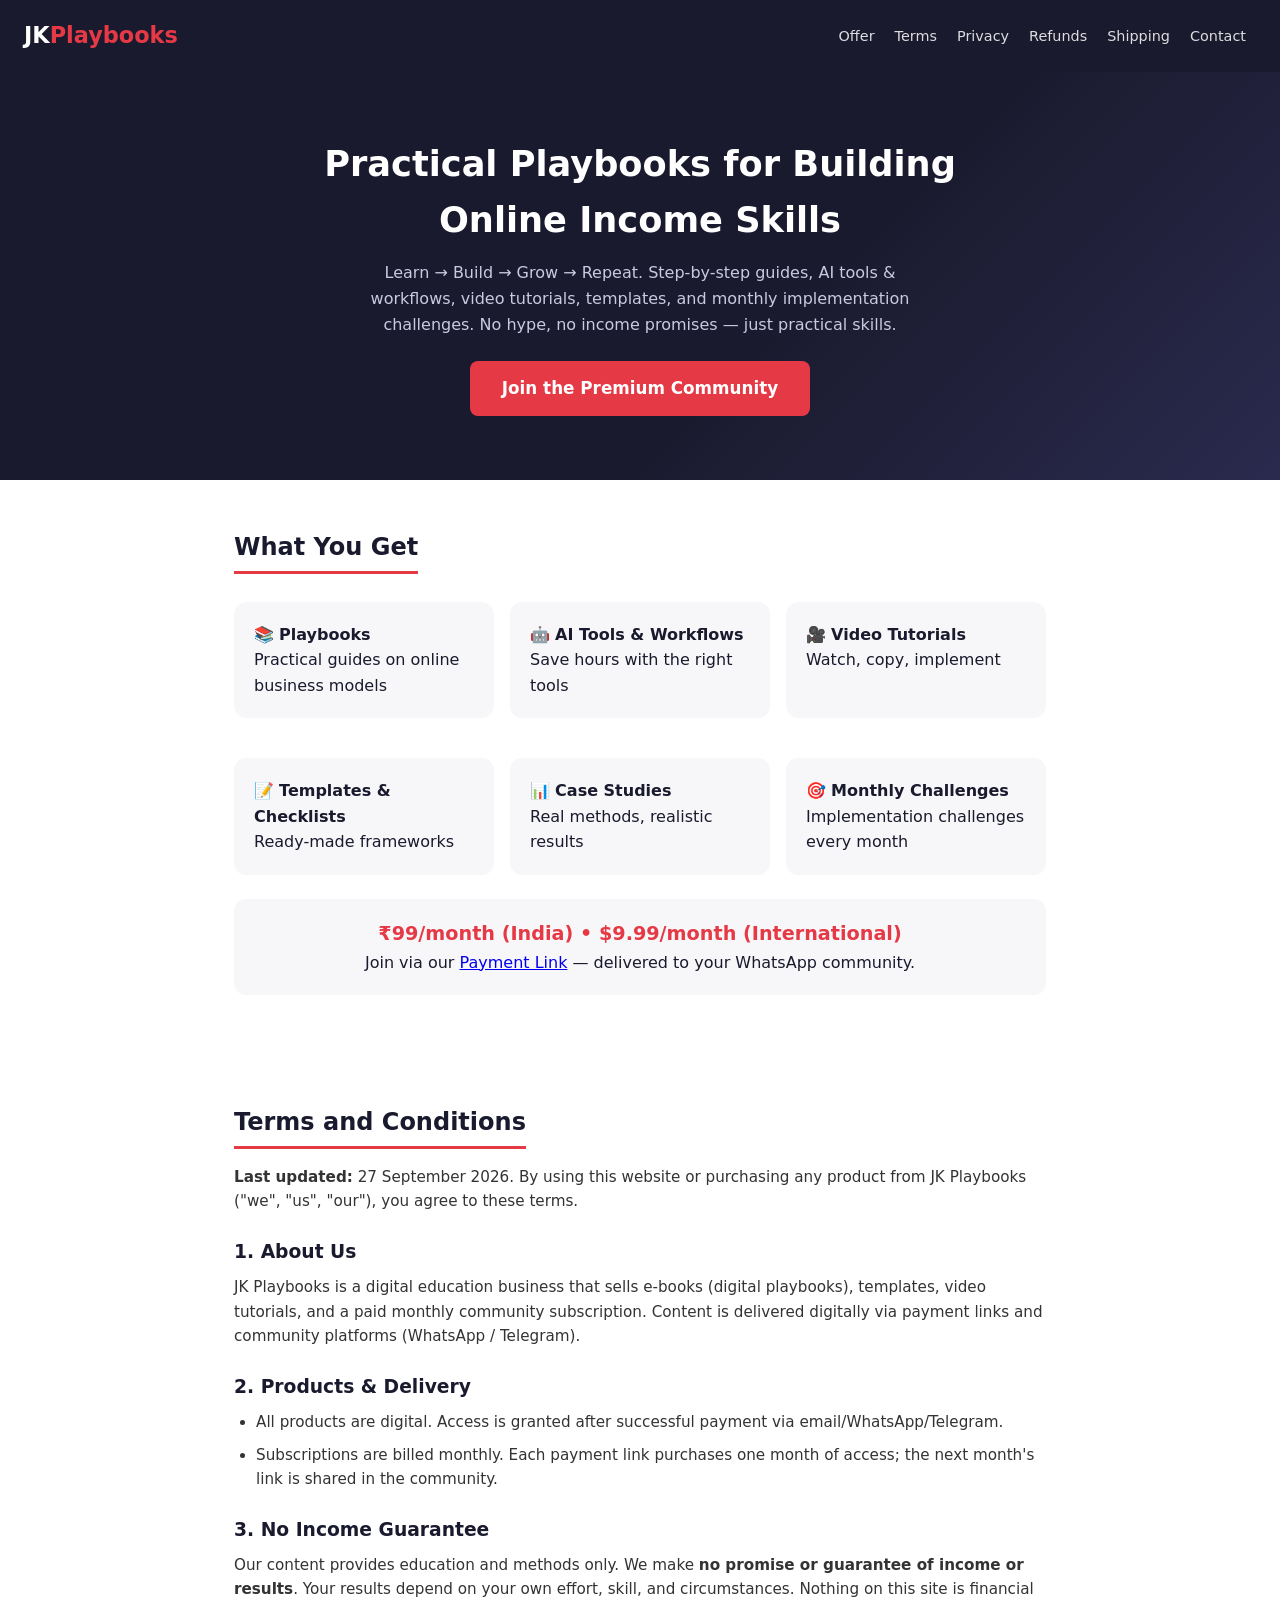
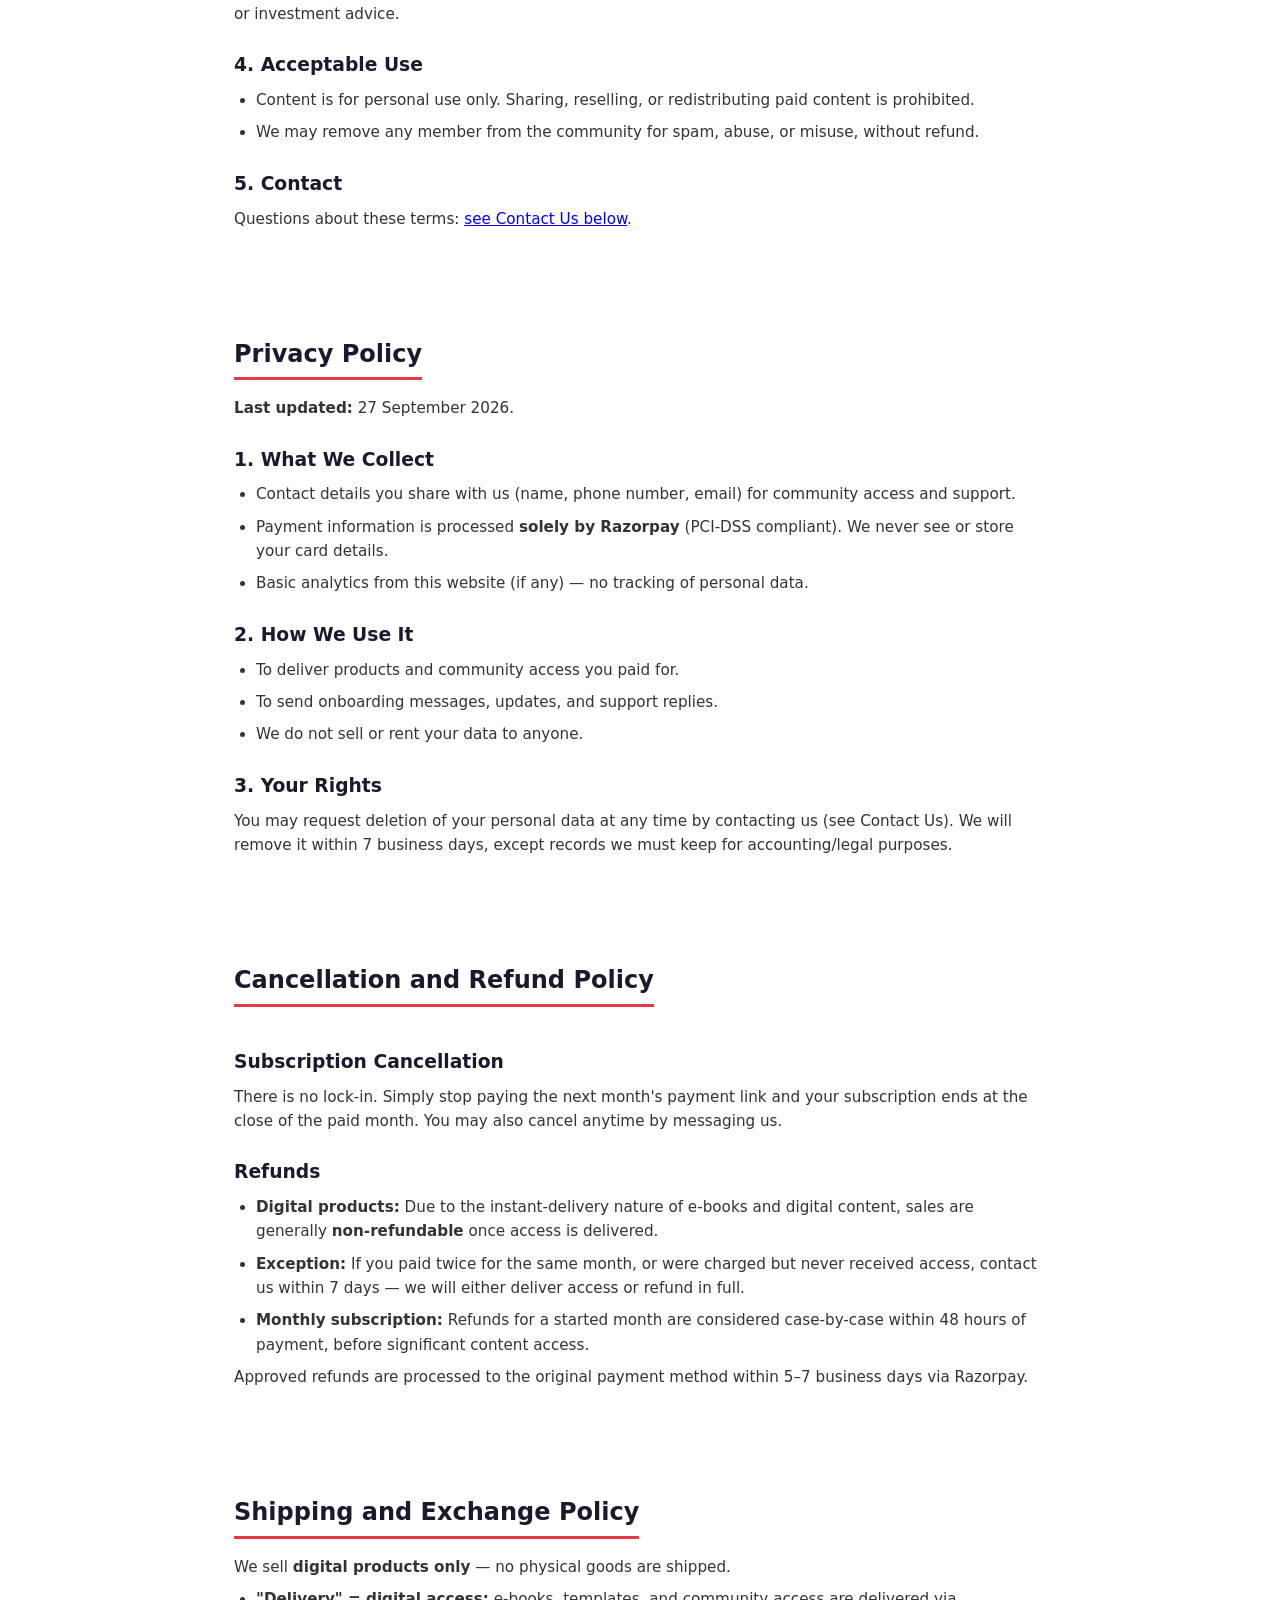
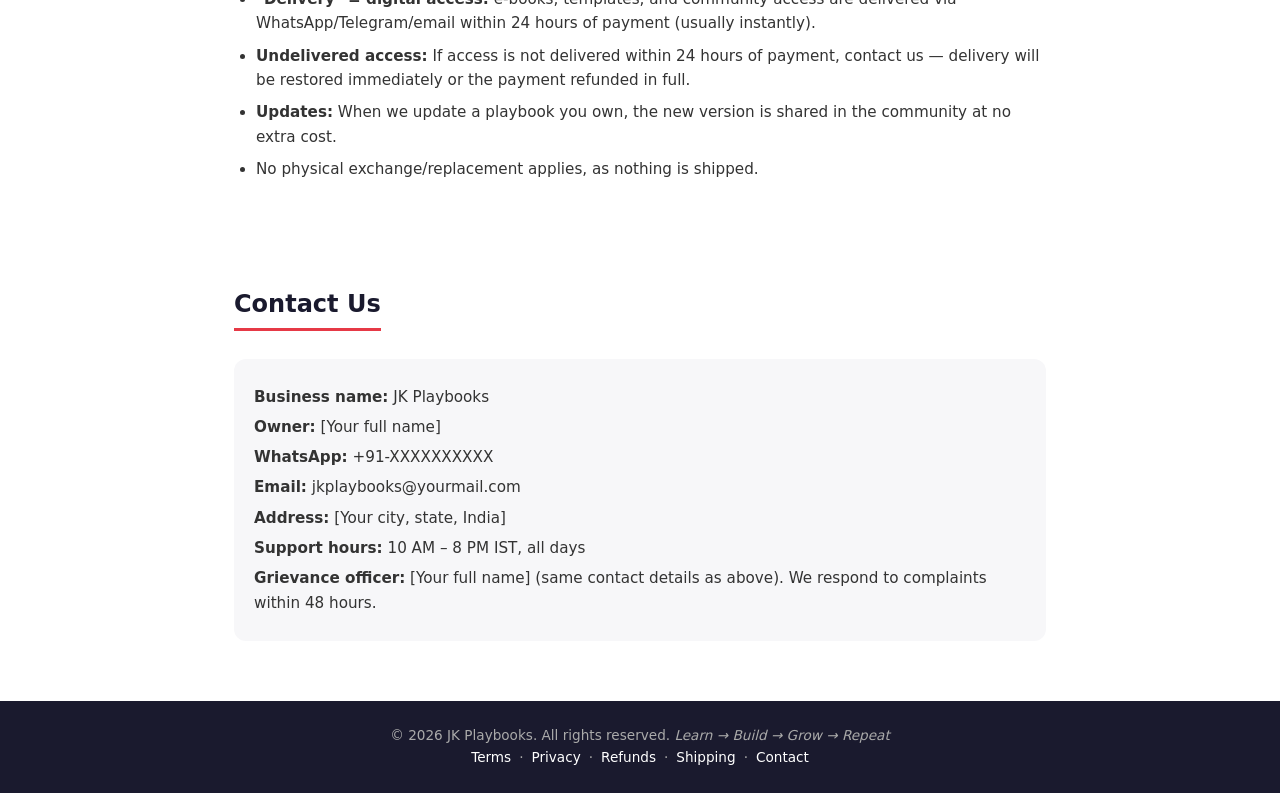
==== index.html @ d545558a "JK Playbooks website" ====
<!DOCTYPE html>
<html lang="en">
<head>
<meta charset="UTF-8">
<meta name="viewport" content="width=device-width, initial-scale=1.0">
<title>JK Playbooks — Practical Online Income Playbooks</title>
<meta name="description" content="JK Playbooks: practical playbooks for building online income skills — step by step, no hype. Learn → Build → Grow → Repeat.">
<style>
  :root{--ink:#1a1a2e;--accent:#e63946;--soft:#f7f7f9;--muted:#666}
  *{margin:0;padding:0;box-sizing:border-box}
  body{font-family:'Segoe UI',system-ui,-apple-system,sans-serif;color:var(--ink);line-height:1.6;background:#fff}
  header{background:var(--ink);color:#fff;padding:18px 24px;display:flex;align-items:center;justify-content:space-between;flex-wrap:wrap}
  .logo{font-size:1.4rem;font-weight:700}
  .logo span{color:var(--accent)}
  .tag{font-size:.85rem;opacity:.85}
  .hero{padding:64px 24px;text-align:center;background:linear-gradient(135deg,#1a1a2e 60%,#2a2a4e)}
  .hero h1{color:#fff;font-size:2.2rem;max-width:640px;margin:0 auto 12px}
  .hero p{color:#c9c9e0;max-width:560px;margin:0 auto 24px}
  .btn{display:inline-block;background:var(--accent);color:#fff;padding:14px 32px;border-radius:8px;text-decoration:none;font-weight:600;font-size:1.05rem}
  .btn:hover{background:#c42d3a}
  section{max-width:860px;margin:0 auto;padding:48px 24px}
  .card{background:var(--soft);border-radius:12px;padding:20px;margin:12px 0}
  .grid{display:grid;grid-template-columns:repeat(auto-fit,minmax(240px,1fr));gap:16px}
  h2{font-size:1.5rem;margin-bottom:16px;border-bottom:3px solid var(--accent);display:inline-block;padding-bottom:4px}
  .policy h3{margin:24px 0 8px}
  .policy p,.policy li{color:#333;font-size:.95rem;margin-bottom:8px}
  .policy ul{padding-left:22px}
  footer{background:var(--ink);color:#aaa;text-align:center;padding:24px;font-size:.85rem}
  footer a{color:#fff;text-decoration:none;margin:0 8px}
  .topnav a{color:#fff;text-decoration:none;margin:0 10px;font-size:.9rem;opacity:.85}
  .topnav a:hover{opacity:1}
  .contact p{margin:6px 0}
  .price{font-size:1.2rem;font-weight:700;color:var(--accent)}
</style>
</head>
<body>

<header>
  <div class="logo">JK<span>Playbooks</span></div>
  <nav class="topnav">
    <a href="#offer">Offer</a><a href="#terms">Terms</a><a href="#privacy">Privacy</a><a href="#refund">Refunds</a><a href="#shipping">Shipping</a><a href="#contact">Contact</a>
  </nav>
</header>

<div class="hero">
  <h1>Practical Playbooks for Building Online Income Skills</h1>
  <p>Learn → Build → Grow → Repeat. Step-by-step guides, AI tools &amp; workflows, video tutorials, templates, and monthly implementation challenges. No hype, no income promises — just practical skills.</p>
  <a class="btn" href="#offer">Join the Premium Community</a>
</div>

<section id="offer">
  <h2>What You Get</h2>
  <div class="grid">
    <div class="card">📚 <b>Playbooks</b><br>Practical guides on online business models</div>
    <div class="card">🤖 <b>AI Tools &amp; Workflows</b><br>Save hours with the right tools</div>
    <div class="card">🎥 <b>Video Tutorials</b><br>Watch, copy, implement</div>
    <div class="card">📝 <b>Templates &amp; Checklists</b><br>Ready-made frameworks</div>
    <div class="card">📊 <b>Case Studies</b><br>Real methods, realistic results</div>
    <div class="card">🎯 <b>Monthly Challenges</b><br>Implementation challenges every month</div>
  </div>
  <div class="card" style="text-align:center">
    <span class="price">₹99/month (India) • $9.99/month (International)</span>
    <p>Join via our <a href="https://rzp.io/l/jkplaybooks">Payment Link</a> — delivered to your WhatsApp community.</p>
  </div>
</section>

<section id="terms" class="policy">
  <h2>Terms and Conditions</h2>
  <p><b>Last updated:</b> 27 September 2026. By using this website or purchasing any product from JK Playbooks ("we", "us", "our"), you agree to these terms.</p>
  <h3>1. About Us</h3>
  <p>JK Playbooks is a digital education business that sells e-books (digital playbooks), templates, video tutorials, and a paid monthly community subscription. Content is delivered digitally via payment links and community platforms (WhatsApp / Telegram).</p>
  <h3>2. Products &amp; Delivery</h3>
  <ul>
    <li>All products are digital. Access is granted after successful payment via email/WhatsApp/Telegram.</li>
    <li>Subscriptions are billed monthly. Each payment link purchases one month of access; the next month's link is shared in the community.</li>
  </ul>
  <h3>3. No Income Guarantee</h3>
  <p>Our content provides education and methods only. We make <b>no promise or guarantee of income or results</b>. Your results depend on your own effort, skill, and circumstances. Nothing on this site is financial or investment advice.</p>
  <h3>4. Acceptable Use</h3>
  <ul>
    <li>Content is for personal use only. Sharing, reselling, or redistributing paid content is prohibited.</li>
    <li>We may remove any member from the community for spam, abuse, or misuse, without refund.</li>
  </ul>
  <h3>5. Contact</h3>
  <p>Questions about these terms: <a href="#contact">see Contact Us below</a>.</p>
</section>

<section id="privacy" class="policy">
  <h2>Privacy Policy</h2>
  <p><b>Last updated:</b> 27 September 2026.</p>
  <h3>1. What We Collect</h3>
  <ul>
    <li>Contact details you share with us (name, phone number, email) for community access and support.</li>
    <li>Payment information is processed <b>solely by Razorpay</b> (PCI-DSS compliant). We never see or store your card details.</li>
    <li>Basic analytics from this website (if any) — no tracking of personal data.</li>
  </ul>
  <h3>2. How We Use It</h3>
  <ul>
    <li>To deliver products and community access you paid for.</li>
    <li>To send onboarding messages, updates, and support replies.</li>
    <li>We do not sell or rent your data to anyone.</li>
  </ul>
  <h3>3. Your Rights</h3>
  <p>You may request deletion of your personal data at any time by contacting us (see Contact Us). We will remove it within 7 business days, except records we must keep for accounting/legal purposes.</p>
</section>

<section id="refund" class="policy">
  <h2>Cancellation and Refund Policy</h2>
  <h3>Subscription Cancellation</h3>
  <p>There is no lock-in. Simply stop paying the next month's payment link and your subscription ends at the close of the paid month. You may also cancel anytime by messaging us.</p>
  <h3>Refunds</h3>
  <ul>
    <li><b>Digital products:</b> Due to the instant-delivery nature of e-books and digital content, sales are generally <b>non-refundable</b> once access is delivered.</li>
    <li><b>Exception:</b> If you paid twice for the same month, or were charged but never received access, contact us within 7 days — we will either deliver access or refund in full.</li>
    <li><b>Monthly subscription:</b> Refunds for a started month are considered case-by-case within 48 hours of payment, before significant content access.</li>
  </ul>
  <p>Approved refunds are processed to the original payment method within 5–7 business days via Razorpay.</p>
</section>

<section id="shipping" class="policy">
  <h2>Shipping and Exchange Policy</h2>
  <p>We sell <b>digital products only</b> — no physical goods are shipped.</p>
  <ul>
    <li><b>"Delivery" = digital access:</b> e-books, templates, and community access are delivered via WhatsApp/Telegram/email within 24 hours of payment (usually instantly).</li>
    <li><b>Undelivered access:</b> If access is not delivered within 24 hours of payment, contact us — delivery will be restored immediately or the payment refunded in full.</li>
    <li><b>Updates:</b> When we update a playbook you own, the new version is shared in the community at no extra cost.</li>
    <li>No physical exchange/replacement applies, as nothing is shipped.</li>
  </ul>
</section>

<section id="contact" class="contact policy">
  <h2>Contact Us</h2>
  <div class="card">
    <p><b>Business name:</b> JK Playbooks</p>
    <p><b>Owner:</b> [Your full name]</p>
    <p><b>WhatsApp:</b> +91-XXXXXXXXXX</p>
    <p><b>Email:</b> jkplaybooks@yourmail.com</p>
    <p><b>Address:</b> [Your city, state, India]</p>
    <p><b>Support hours:</b> 10 AM – 8 PM IST, all days</p>
    <p><b>Grievance officer:</b> [Your full name] (same contact details as above). We respond to complaints within 48 hours.</p>
  </div>
</section>

<footer>
  <p>© 2026 JK Playbooks. All rights reserved. <i>Learn → Build → Grow → Repeat</i></p>
  <p>
    <a href="#terms">Terms</a>·<a href="#privacy">Privacy</a>·<a href="#refund">Refunds</a>·<a href="#shipping">Shipping</a>·<a href="#contact">Contact</a>
  </p>
</footer>

</body>
</html>
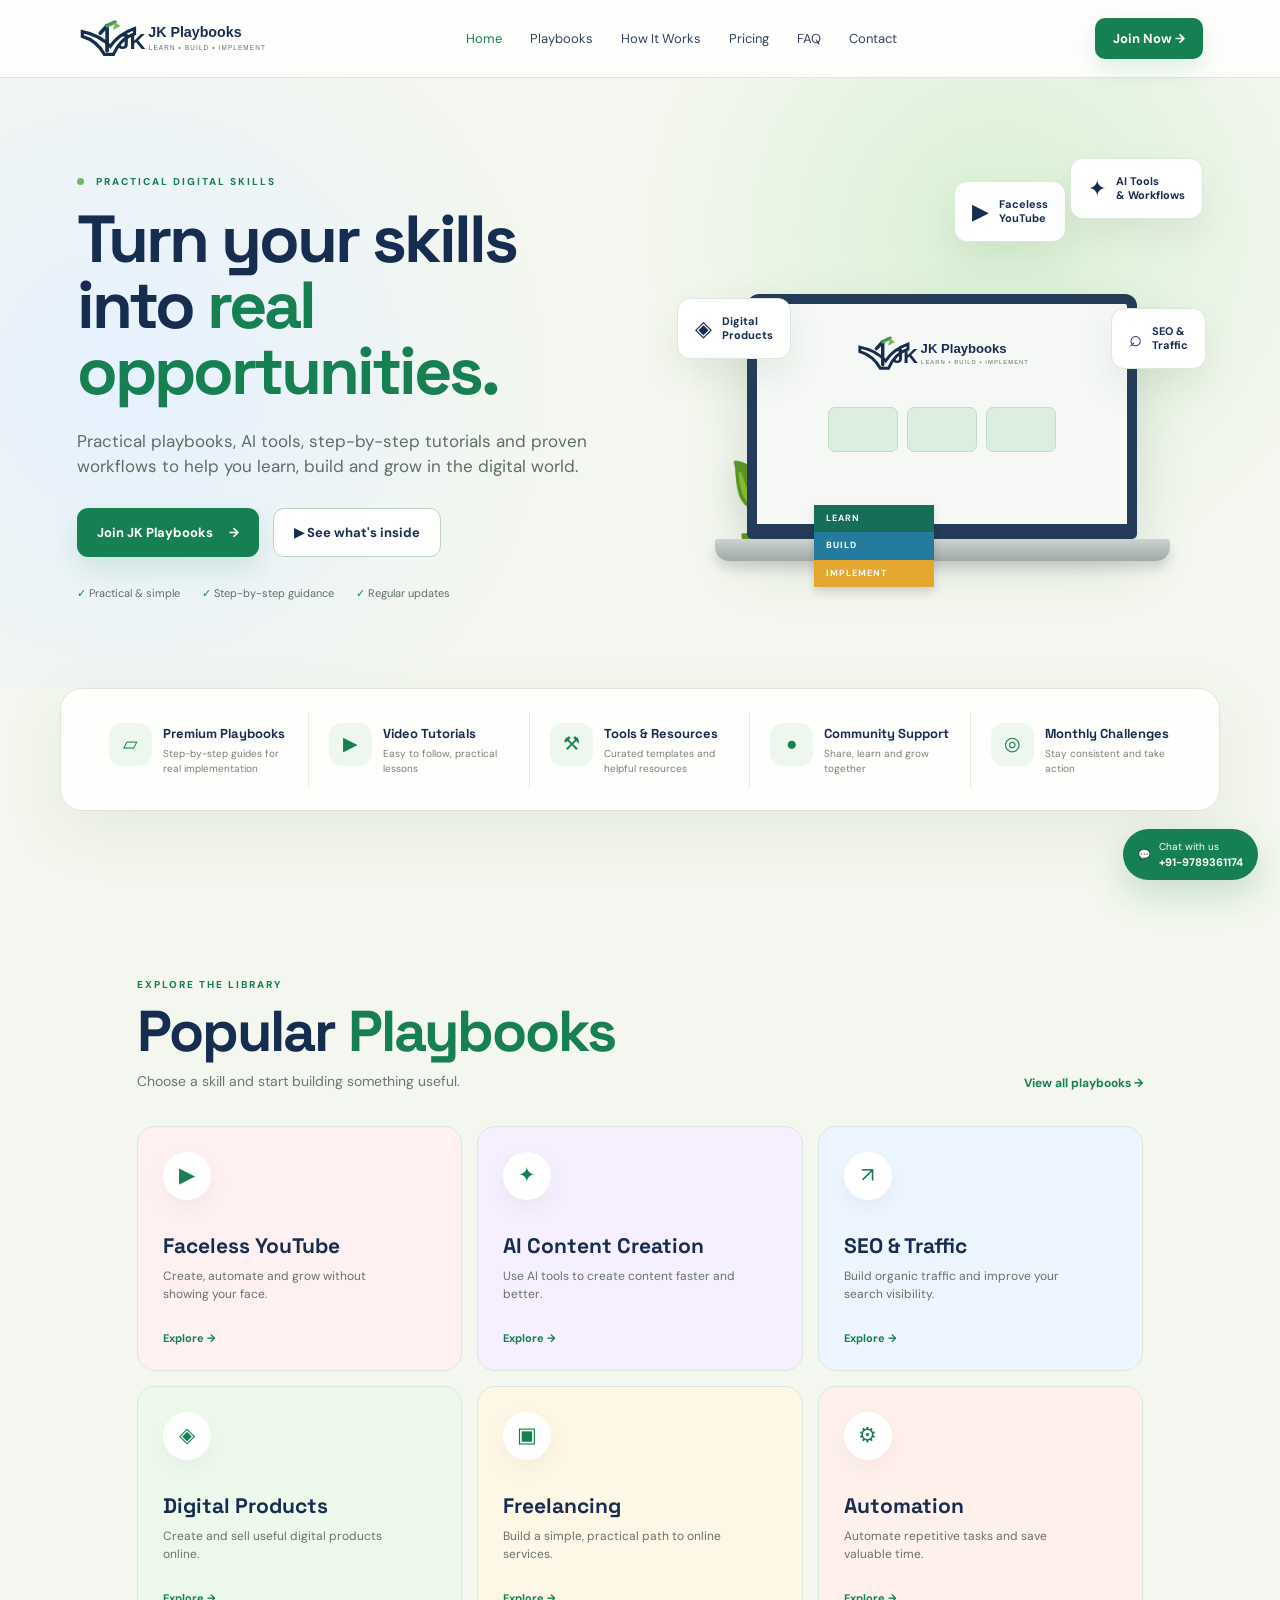
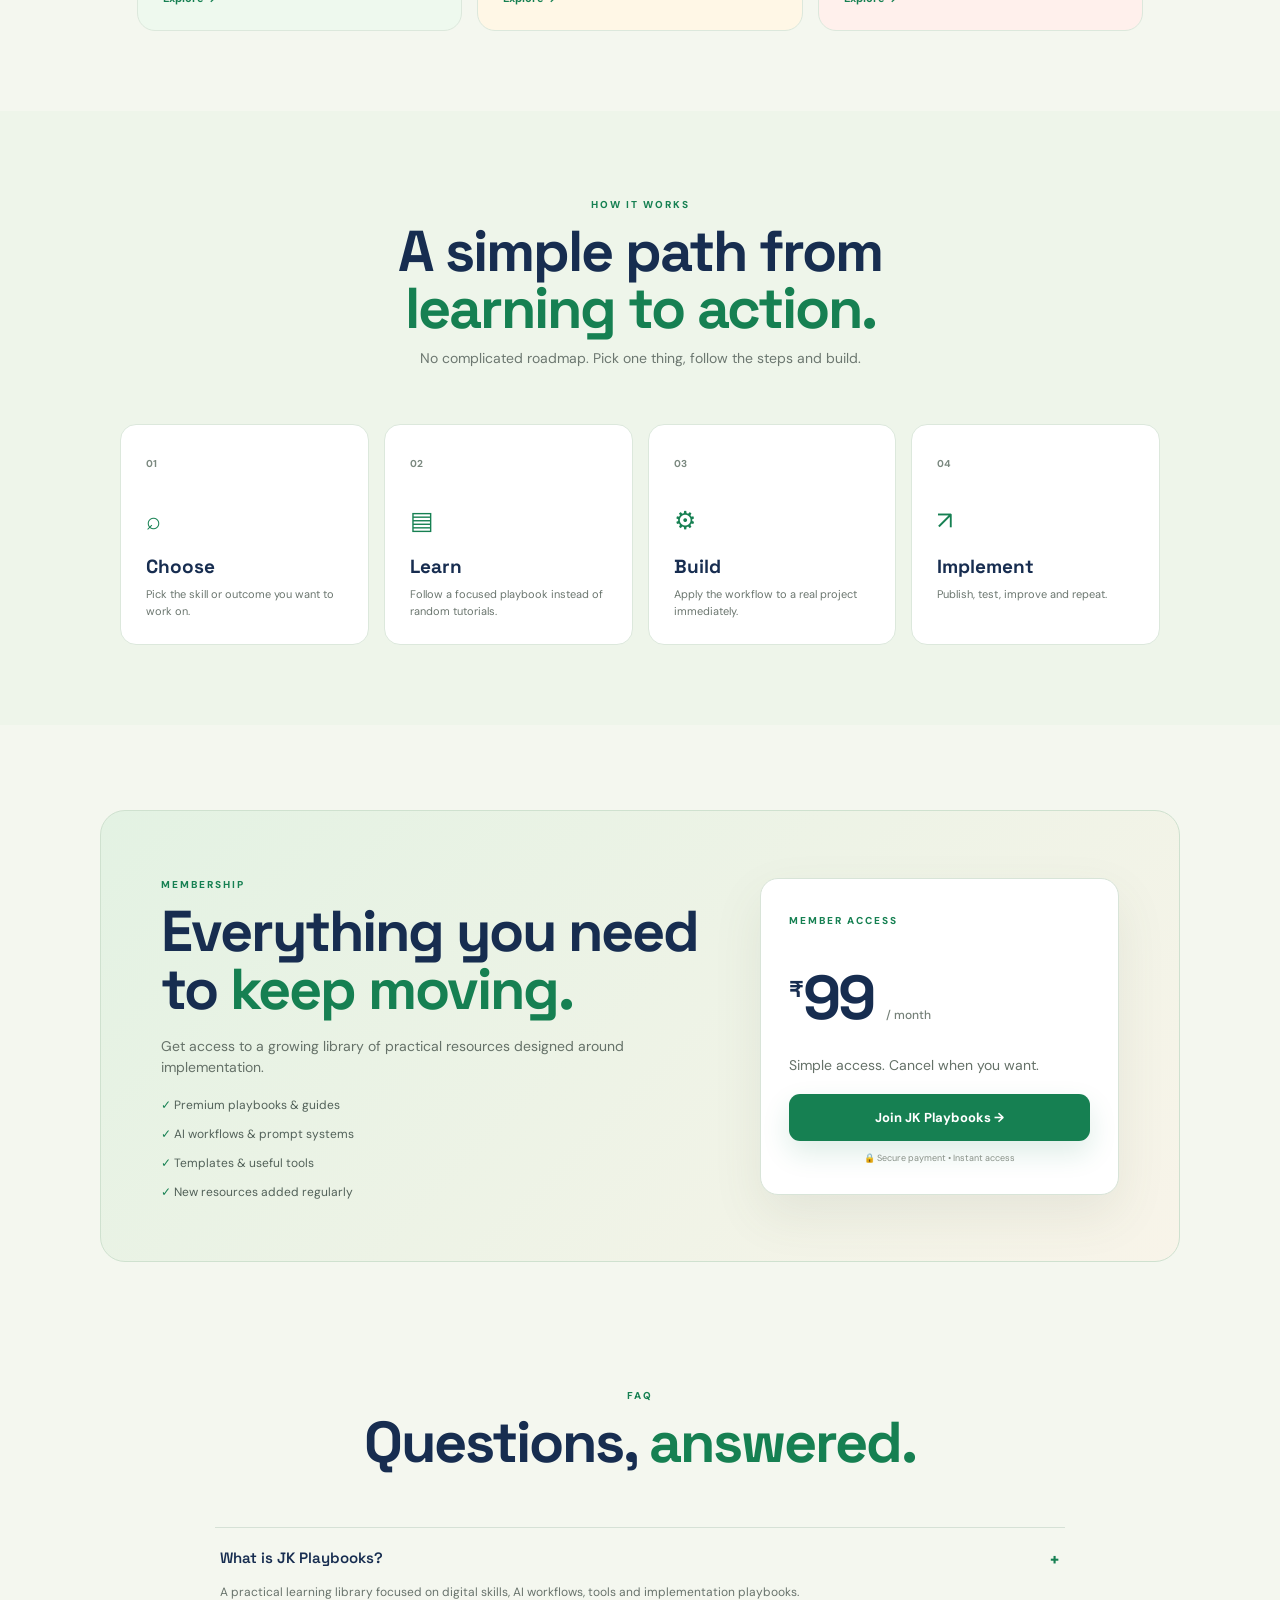
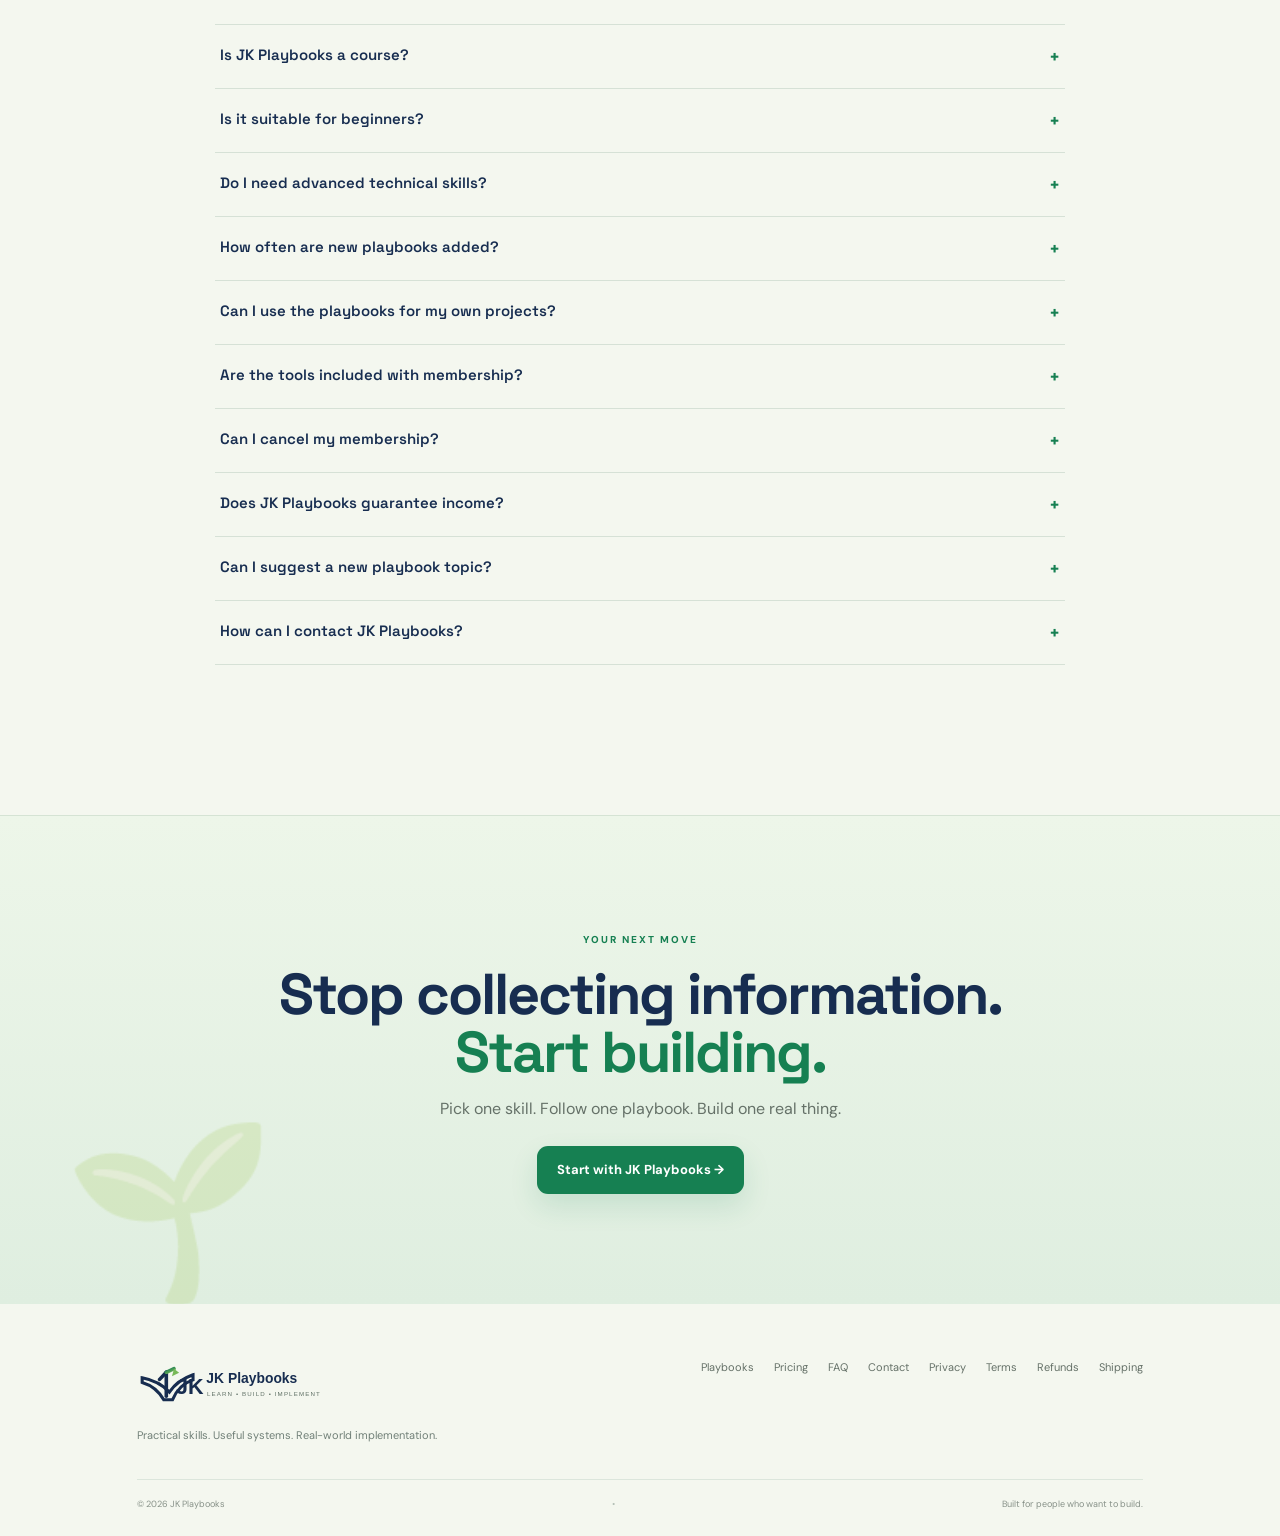
==== commit ebbec5ae: "Deploy final JK Playbooks website + refund & shipping policies" ====
--- a/index.html
+++ b/index.html
@@ -1,152 +1,93 @@
-<!DOCTYPE html>
+<!doctype html>
 <html lang="en">
 <head>
-<meta charset="UTF-8">
-<meta name="viewport" content="width=device-width, initial-scale=1.0">
-<title>JK Playbooks — Practical Online Income Playbooks</title>
-<meta name="description" content="JK Playbooks: practical playbooks for building online income skills — step by step, no hype. Learn → Build → Grow → Repeat.">
-<style>
-  :root{--ink:#1a1a2e;--accent:#e63946;--soft:#f7f7f9;--muted:#666}
-  *{margin:0;padding:0;box-sizing:border-box}
-  body{font-family:'Segoe UI',system-ui,-apple-system,sans-serif;color:var(--ink);line-height:1.6;background:#fff}
-  header{background:var(--ink);color:#fff;padding:18px 24px;display:flex;align-items:center;justify-content:space-between;flex-wrap:wrap}
-  .logo{font-size:1.4rem;font-weight:700}
-  .logo span{color:var(--accent)}
-  .tag{font-size:.85rem;opacity:.85}
-  .hero{padding:64px 24px;text-align:center;background:linear-gradient(135deg,#1a1a2e 60%,#2a2a4e)}
-  .hero h1{color:#fff;font-size:2.2rem;max-width:640px;margin:0 auto 12px}
-  .hero p{color:#c9c9e0;max-width:560px;margin:0 auto 24px}
-  .btn{display:inline-block;background:var(--accent);color:#fff;padding:14px 32px;border-radius:8px;text-decoration:none;font-weight:600;font-size:1.05rem}
-  .btn:hover{background:#c42d3a}
-  section{max-width:860px;margin:0 auto;padding:48px 24px}
-  .card{background:var(--soft);border-radius:12px;padding:20px;margin:12px 0}
-  .grid{display:grid;grid-template-columns:repeat(auto-fit,minmax(240px,1fr));gap:16px}
-  h2{font-size:1.5rem;margin-bottom:16px;border-bottom:3px solid var(--accent);display:inline-block;padding-bottom:4px}
-  .policy h3{margin:24px 0 8px}
-  .policy p,.policy li{color:#333;font-size:.95rem;margin-bottom:8px}
-  .policy ul{padding-left:22px}
-  footer{background:var(--ink);color:#aaa;text-align:center;padding:24px;font-size:.85rem}
-  footer a{color:#fff;text-decoration:none;margin:0 8px}
-  .topnav a{color:#fff;text-decoration:none;margin:0 10px;font-size:.9rem;opacity:.85}
-  .topnav a:hover{opacity:1}
-  .contact p{margin:6px 0}
-  .price{font-size:1.2rem;font-weight:700;color:var(--accent)}
-</style>
+<meta charset="utf-8"><meta name="viewport" content="width=device-width,initial-scale=1">
+<meta name="description" content="JK Playbooks — practical playbooks, AI tools and workflows to learn, build and implement digital skills.">
+<title>JK Playbooks — Learn • Build • Implement</title>
+<link rel="preconnect" href="https://fonts.googleapis.com"><link rel="preconnect" href="https://fonts.gstatic.com" crossorigin>
+<link href="https://fonts.googleapis.com/css2?family=DM+Sans:wght@400;500;600;700&family=Space+Grotesk:wght@500;600;700&display=swap" rel="stylesheet">
+<link rel="stylesheet" href="style.css">
 </head>
 <body>
-
-<header>
-  <div class="logo">JK<span>Playbooks</span></div>
-  <nav class="topnav">
-    <a href="#offer">Offer</a><a href="#terms">Terms</a><a href="#privacy">Privacy</a><a href="#refund">Refunds</a><a href="#shipping">Shipping</a><a href="#contact">Contact</a>
-  </nav>
+<header class="nav">
+  <a class="logo-link" href="#"><img src="logo.svg" alt="JK Playbooks"></a>
+  <nav><a class="active" href="#">Home</a><a href="#playbooks">Playbooks</a><a href="#how">How It Works</a><a href="#membership">Pricing</a><a href="#faq">FAQ</a><a href="contact.html">Contact</a></nav>
+  <a class="nav-btn" href="#membership">Join Now <span>→</span></a>
+  <button class="menu" aria-label="Menu">☰</button>
 </header>
 
-<div class="hero">
-  <h1>Practical Playbooks for Building Online Income Skills</h1>
-  <p>Learn → Build → Grow → Repeat. Step-by-step guides, AI tools &amp; workflows, video tutorials, templates, and monthly implementation challenges. No hype, no income promises — just practical skills.</p>
-  <a class="btn" href="#offer">Join the Premium Community</a>
-</div>
-
-<section id="offer">
-  <h2>What You Get</h2>
-  <div class="grid">
-    <div class="card">📚 <b>Playbooks</b><br>Practical guides on online business models</div>
-    <div class="card">🤖 <b>AI Tools &amp; Workflows</b><br>Save hours with the right tools</div>
-    <div class="card">🎥 <b>Video Tutorials</b><br>Watch, copy, implement</div>
-    <div class="card">📝 <b>Templates &amp; Checklists</b><br>Ready-made frameworks</div>
-    <div class="card">📊 <b>Case Studies</b><br>Real methods, realistic results</div>
-    <div class="card">🎯 <b>Monthly Challenges</b><br>Implementation challenges every month</div>
+<main>
+<section class="hero">
+  <div class="hero-bg"></div>
+  <div class="hero-copy">
+    <div class="eyebrow"><span></span> PRACTICAL DIGITAL SKILLS</div>
+    <h1>Turn your skills into <strong>real opportunities.</strong></h1>
+    <p>Practical playbooks, AI tools, step-by-step tutorials and proven workflows to help you learn, build and grow in the digital world.</p>
+    <div class="hero-buttons"><a class="btn primary" href="#membership">Join JK Playbooks <b>→</b></a><a class="btn secondary" href="#playbooks">▶ See what's inside</a></div>
+    <div class="hero-points"><span>✓ Practical & simple</span><span>✓ Step-by-step guidance</span><span>✓ Regular updates</span></div>
   </div>
-  <div class="card" style="text-align:center">
-    <span class="price">₹99/month (India) • $9.99/month (International)</span>
-    <p>Join via our <a href="https://rzp.io/l/jkplaybooks">Payment Link</a> — delivered to your WhatsApp community.</p>
+  <div class="hero-art">
+    <div class="topic t1">▶ <b>Faceless<br>YouTube</b></div>
+    <div class="topic t2">✦ <b>AI Tools<br>& Workflows</b></div>
+    <div class="topic t3">⌕ <b>SEO &<br>Traffic</b></div>
+    <div class="topic t4">◈ <b>Digital<br>Products</b></div>
+    <div class="laptop"><div class="screen"><div class="screen-logo"><img src="logo.svg" alt=""></div><div class="screen-cards"><i></i><i></i><i></i></div></div><div class="base"></div></div>
+    <div class="plant">🌿</div><div class="books"><b>LEARN</b><b>BUILD</b><b>IMPLEMENT</b></div>
   </div>
 </section>
 
-<section id="terms" class="policy">
-  <h2>Terms and Conditions</h2>
-  <p><b>Last updated:</b> 27 September 2026. By using this website or purchasing any product from JK Playbooks ("we", "us", "our"), you agree to these terms.</p>
-  <h3>1. About Us</h3>
-  <p>JK Playbooks is a digital education business that sells e-books (digital playbooks), templates, video tutorials, and a paid monthly community subscription. Content is delivered digitally via payment links and community platforms (WhatsApp / Telegram).</p>
-  <h3>2. Products &amp; Delivery</h3>
-  <ul>
-    <li>All products are digital. Access is granted after successful payment via email/WhatsApp/Telegram.</li>
-    <li>Subscriptions are billed monthly. Each payment link purchases one month of access; the next month's link is shared in the community.</li>
-  </ul>
-  <h3>3. No Income Guarantee</h3>
-  <p>Our content provides education and methods only. We make <b>no promise or guarantee of income or results</b>. Your results depend on your own effort, skill, and circumstances. Nothing on this site is financial or investment advice.</p>
-  <h3>4. Acceptable Use</h3>
-  <ul>
-    <li>Content is for personal use only. Sharing, reselling, or redistributing paid content is prohibited.</li>
-    <li>We may remove any member from the community for spam, abuse, or misuse, without refund.</li>
-  </ul>
-  <h3>5. Contact</h3>
-  <p>Questions about these terms: <a href="#contact">see Contact Us below</a>.</p>
+<section class="benefits">
+  <div><i>▱</i><h3>Premium Playbooks</h3><p>Step-by-step guides for real implementation</p></div>
+  <div><i>▶</i><h3>Video Tutorials</h3><p>Easy to follow, practical lessons</p></div>
+  <div><i>⚒</i><h3>Tools & Resources</h3><p>Curated templates and helpful resources</p></div>
+  <div><i>●</i><h3>Community Support</h3><p>Share, learn and grow together</p></div>
+  <div><i>◎</i><h3>Monthly Challenges</h3><p>Stay consistent and take action</p></div>
 </section>
 
-<section id="privacy" class="policy">
-  <h2>Privacy Policy</h2>
-  <p><b>Last updated:</b> 27 September 2026.</p>
-  <h3>1. What We Collect</h3>
-  <ul>
-    <li>Contact details you share with us (name, phone number, email) for community access and support.</li>
-    <li>Payment information is processed <b>solely by Razorpay</b> (PCI-DSS compliant). We never see or store your card details.</li>
-    <li>Basic analytics from this website (if any) — no tracking of personal data.</li>
-  </ul>
-  <h3>2. How We Use It</h3>
-  <ul>
-    <li>To deliver products and community access you paid for.</li>
-    <li>To send onboarding messages, updates, and support replies.</li>
-    <li>We do not sell or rent your data to anyone.</li>
-  </ul>
-  <h3>3. Your Rights</h3>
-  <p>You may request deletion of your personal data at any time by contacting us (see Contact Us). We will remove it within 7 business days, except records we must keep for accounting/legal purposes.</p>
-</section>
-
-<section id="refund" class="policy">
-  <h2>Cancellation and Refund Policy</h2>
-  <h3>Subscription Cancellation</h3>
-  <p>There is no lock-in. Simply stop paying the next month's payment link and your subscription ends at the close of the paid month. You may also cancel anytime by messaging us.</p>
-  <h3>Refunds</h3>
-  <ul>
-    <li><b>Digital products:</b> Due to the instant-delivery nature of e-books and digital content, sales are generally <b>non-refundable</b> once access is delivered.</li>
-    <li><b>Exception:</b> If you paid twice for the same month, or were charged but never received access, contact us within 7 days — we will either deliver access or refund in full.</li>
-    <li><b>Monthly subscription:</b> Refunds for a started month are considered case-by-case within 48 hours of payment, before significant content access.</li>
-  </ul>
-  <p>Approved refunds are processed to the original payment method within 5–7 business days via Razorpay.</p>
-</section>
-
-<section id="shipping" class="policy">
-  <h2>Shipping and Exchange Policy</h2>
-  <p>We sell <b>digital products only</b> — no physical goods are shipped.</p>
-  <ul>
-    <li><b>"Delivery" = digital access:</b> e-books, templates, and community access are delivered via WhatsApp/Telegram/email within 24 hours of payment (usually instantly).</li>
-    <li><b>Undelivered access:</b> If access is not delivered within 24 hours of payment, contact us — delivery will be restored immediately or the payment refunded in full.</li>
-    <li><b>Updates:</b> When we update a playbook you own, the new version is shared in the community at no extra cost.</li>
-    <li>No physical exchange/replacement applies, as nothing is shipped.</li>
-  </ul>
-</section>
-
-<section id="contact" class="contact policy">
-  <h2>Contact Us</h2>
-  <div class="card">
-    <p><b>Business name:</b> JK Playbooks</p>
-    <p><b>Owner:</b> [Your full name]</p>
-    <p><b>WhatsApp:</b> +91-XXXXXXXXXX</p>
-    <p><b>Email:</b> jkplaybooks@yourmail.com</p>
-    <p><b>Address:</b> [Your city, state, India]</p>
-    <p><b>Support hours:</b> 10 AM – 8 PM IST, all days</p>
-    <p><b>Grievance officer:</b> [Your full name] (same contact details as above). We respond to complaints within 48 hours.</p>
+<section class="section" id="playbooks">
+  <div class="section-title"><div><small>EXPLORE THE LIBRARY</small><h2>Popular <span>Playbooks</span></h2><p>Choose a skill and start building something useful.</p></div><a href="#membership">View all playbooks →</a></div>
+  <div class="cards">
+    <article class="card pink"><div class="circle">▶</div><h3>Faceless YouTube</h3><p>Create, automate and grow without showing your face.</p><b>Explore →</b></article>
+    <article class="card purple"><div class="circle">✦</div><h3>AI Content Creation</h3><p>Use AI tools to create content faster and better.</p><b>Explore →</b></article>
+    <article class="card blue"><div class="circle">↗</div><h3>SEO & Traffic</h3><p>Build organic traffic and improve your search visibility.</p><b>Explore →</b></article>
+    <article class="card green"><div class="circle">◈</div><h3>Digital Products</h3><p>Create and sell useful digital products online.</p><b>Explore →</b></article>
+    <article class="card yellow"><div class="circle">▣</div><h3>Freelancing</h3><p>Build a simple, practical path to online services.</p><b>Explore →</b></article>
+    <article class="card coral"><div class="circle">⚙</div><h3>Automation</h3><p>Automate repetitive tasks and save valuable time.</p><b>Explore →</b></article>
   </div>
 </section>
 
-<footer>
-  <p>© 2026 JK Playbooks. All rights reserved. <i>Learn → Build → Grow → Repeat</i></p>
-  <p>
-    <a href="#terms">Terms</a>·<a href="#privacy">Privacy</a>·<a href="#refund">Refunds</a>·<a href="#shipping">Shipping</a>·<a href="#contact">Contact</a>
-  </p>
-</footer>
+<section class="how section" id="how">
+  <div class="center-title"><small>HOW IT WORKS</small><h2>A simple path from <span>learning to action.</span></h2><p>No complicated roadmap. Pick one thing, follow the steps and build.</p></div>
+  <div class="steps"><div><strong>01</strong><i>⌕</i><h3>Choose</h3><p>Pick the skill or outcome you want to work on.</p></div><div><strong>02</strong><i>▤</i><h3>Learn</h3><p>Follow a focused playbook instead of random tutorials.</p></div><div><strong>03</strong><i>⚙</i><h3>Build</h3><p>Apply the workflow to a real project immediately.</p></div><div><strong>04</strong><i>↗</i><h3>Implement</h3><p>Publish, test, improve and repeat.</p></div></div>
+</section>
 
-</body>
-</html>
+<section class="membership" id="membership">
+  <div><small>MEMBERSHIP</small><h2>Everything you need to <span>keep moving.</span></h2><p>Get access to a growing library of practical resources designed around implementation.</p>
+  <ul><li>✓ Premium playbooks & guides</li><li>✓ AI workflows & prompt systems</li><li>✓ Templates & useful tools</li><li>✓ New resources added regularly</li></ul></div>
+  <div class="price"><small>MEMBER ACCESS</small><h3><sup>₹</sup>99 <em>/ month</em></h3><p>Simple access. Cancel when you want.</p><a class="btn primary" href="#" onclick="alert('Connect this button to your Razorpay/payment URL.');return false;">Join JK Playbooks →</a><label>🔒 Secure payment • Instant access</label></div>
+</section>
+
+<section class="faq section" id="faq">
+  <div class="center-title"><small>FAQ</small><h2>Questions, <span>answered.</span></h2></div>
+  <div class="faq-list">
+    <details open><summary>What is JK Playbooks?<b>+</b></summary><p>A practical learning library focused on digital skills, AI workflows, tools and implementation playbooks.</p></details>
+    <details><summary>Is JK Playbooks a course?<b>+</b></summary><p>It is designed as a growing library of focused playbooks, tutorials, resources and workflows rather than one long course.</p></details>
+    <details><summary>Is it suitable for beginners?<b>+</b></summary><p>Many resources are beginner-friendly. Advanced topics may require some familiarity with the relevant tools.</p></details>
+    <details><summary>Do I need advanced technical skills?<b>+</b></summary><p>No. The focus is on practical steps. Any advanced requirements will be stated in the relevant resource.</p></details>
+    <details><summary>How often are new playbooks added?<b>+</b></summary><p>New resources can be added regularly as new tools, workflows and practical topics are developed.</p></details>
+    <details><summary>Can I use the playbooks for my own projects?<b>+</b></summary><p>Yes, subject to the applicable terms and any license restrictions for individual resources.</p></details>
+    <details><summary>Are the tools included with membership?<b>+</b></summary><p>Membership includes JK Playbooks resources and recommendations. Some third-party tools may have separate pricing.</p></details>
+    <details><summary>Can I cancel my membership?<b>+</b></summary><p>Cancellation can be handled through the payment or membership system used for your subscription. Check the applicable billing terms.</p></details>
+    <details><summary>Does JK Playbooks guarantee income?<b>+</b></summary><p>No. JK Playbooks provides educational resources. Results depend on execution, experience, market conditions and other factors.</p></details>
+    <details><summary>Can I suggest a new playbook topic?<b>+</b></summary><p>Yes. Send your suggestion through WhatsApp or email and we can consider it for the library.</p></details>
+    <details><summary>How can I contact JK Playbooks?<b>+</b></summary><p>WhatsApp: +91-9789361174 • Email: jkplaybooks@gmail.com</p></details>
+  </div>
+</section>
+
+<section class="final"><div class="leaf">🌱</div><small>YOUR NEXT MOVE</small><h2>Stop collecting information.<br><span>Start building.</span></h2><p>Pick one skill. Follow one playbook. Build one real thing.</p><a class="btn primary" href="#membership">Start with JK Playbooks →</a></section>
+</main>
+
+<div class="whatsapp"><a href="https://wa.me/919789361174" target="_blank" rel="noopener">💬 <span>Chat with us<br><b>+91-9789361174</b></span></a></div>
+<footer><div><img src="logo.svg" alt="JK Playbooks"><p>Practical skills. Useful systems. Real-world implementation.</p></div><div class="footlinks"><a href="#playbooks">Playbooks</a><a href="#membership">Pricing</a><a href="#faq">FAQ</a><a href="contact.html">Contact</a><a href="privacy.html">Privacy</a><a href="terms.html">Terms</a><a href="refund.html">Refunds</a><a href="shipping.html">Shipping</a></div><div class="copyright">© 2026 JK Playbooks <span>•</span> Built for people who want to build.</div></footer>
+<script src="script.js"></script>
+</body></html>
--- a/style.css
+++ b/style.css
@@ -0,0 +1 @@
+*{box-sizing:border-box;margin:0;padding:0}html{scroll-behavior:smooth}body{background:#f4f7ef;color:#172d50;font-family:"DM Sans",sans-serif;line-height:1.5;overflow-x:hidden}a{color:inherit;text-decoration:none}.nav{height:78px;padding:0 6%;display:flex;align-items:center;justify-content:space-between;background:rgba(255,255,255,.84);backdrop-filter:blur(18px);border-bottom:1px solid #dce8dc;position:sticky;top:0;z-index:20}.logo-link img{width:190px;height:auto;display:block}.nav nav{display:flex;gap:28px;font-size:13px;color:#34445b}.nav nav a:hover,.nav nav .active{color:#168052}.nav-btn{background:#168052;color:white;padding:11px 18px;border-radius:10px;font-weight:700;font-size:13px;box-shadow:0 10px 25px #16805222}.menu{display:none;border:0;background:none;font-size:23px;color:#172d50}.hero{min-height:610px;max-width:1280px;margin:auto;padding:75px 6% 65px;display:grid;grid-template-columns:1fr 1fr;align-items:center;position:relative;gap:30px}.hero-bg{position:absolute;inset:0;background:radial-gradient(circle at 78% 25%,#d9f1d5 0,transparent 32%),radial-gradient(circle at 10% 50%,#e5f1ff 0,transparent 35%);z-index:-1}.hero-copy{position:relative;z-index:2}.eyebrow{font-size:10px;font-weight:800;letter-spacing:2px;color:#168052;margin-bottom:18px}.eyebrow span{display:inline-block;width:7px;height:7px;border-radius:50%;background:#72b85d;margin-right:8px}.hero h1{font:700 clamp(47px,5.2vw,74px)/.99 "Space Grotesk";letter-spacing:-3px;max-width:680px}.hero h1 strong{color:#168052}.hero-copy>p{font-size:17px;color:#5e6d67;max-width:620px;margin:24px 0 28px}.hero-buttons{display:flex;gap:14px;flex-wrap:wrap}.btn{display:inline-flex;align-items:center;justify-content:center;gap:16px;padding:14px 20px;border-radius:11px;font-size:13px;font-weight:700;transition:.25s}.btn.primary{background:#168052;color:#fff;box-shadow:0 12px 28px #16805224}.btn.primary:hover{transform:translateY(-3px);background:#126d47}.btn.secondary{background:#fff;border:1px solid #bed3c2;color:#172d50}.btn.secondary:hover{transform:translateY(-3px);border-color:#168052}.hero-points{display:flex;gap:22px;flex-wrap:wrap;margin-top:28px;color:#5f7067;font-size:11px}.hero-points span:first-letter{color:#168052}.hero-art{height:470px;position:relative;display:grid;place-items:center}.laptop{position:absolute;width:390px;bottom:62px;right:12%;z-index:2}.screen{height:245px;border:10px solid #243c59;border-bottom-width:15px;background:#f5f8f5;border-radius:12px 12px 5px 5px;box-shadow:0 25px 55px #45604a2c;display:flex;flex-direction:column;align-items:center;padding:25px}.screen-logo img{width:175px}.screen-cards{display:flex;gap:9px;margin-top:22px}.screen-cards i{width:70px;height:45px;border-radius:7px;background:#dbeee0;border:1px solid #c2ddc8}.base{width:455px;height:22px;background:linear-gradient(#cbd3d2,#9fa9a5);margin-left:-32px;border-radius:3px 3px 14px 14px;box-shadow:0 8px 12px #0002}.topic{position:absolute;z-index:4;background:#fff;border:1px solid #dce8dc;border-radius:13px;padding:13px 17px;display:flex;align-items:center;gap:10px;box-shadow:0 15px 35px #52604a18;font-size:22px}.topic b{font-size:11px;line-height:1.2}.t1{top:28px;right:25%}.t1:first-letter{color:#ef4b50}.t2{top:5px;right:0}.t3{right:-3px;top:155px}.t4{left:4%;top:145px}.plant{position:absolute;font-size:90px;left:13%;bottom:62px;filter:drop-shadow(0 10px 12px #3f7b3c25)}.books{position:absolute;bottom:36px;left:29%;z-index:3;display:flex;flex-direction:column}.books b{width:120px;padding:7px 12px;color:#fff;font-size:9px;letter-spacing:1px;box-shadow:0 5px 10px #0002}.books b:nth-child(1){background:#176e58}.books b:nth-child(2){background:#247b9e}.books b:nth-child(3){background:#e3a62e}.benefits{max-width:1160px;margin:0 auto 80px;padding:22px 28px;background:rgba(255,255,255,.9);border:1px solid #dce8dc;border-radius:22px;display:grid;grid-template-columns:repeat(5,1fr);box-shadow:0 20px 60px #5b705018}.benefits div{padding:12px 20px;border-right:1px solid #e4ebe3}.benefits div:last-child{border:0}.benefits i{display:inline-grid;place-items:center;width:43px;height:43px;border-radius:13px;background:#edf7ed;color:#168052;font-style:normal;font-size:19px;float:left;margin-right:11px}.benefits h3{font:700 13px "Space Grotesk";padding-top:2px}.benefits p{font-size:10px;color:#758078;margin-top:4px}.section{max-width:1160px;margin:auto;padding:80px 6%}.section-title{display:flex;justify-content:space-between;align-items:end;margin-bottom:34px}.section-title small,.center-title small,.final small,.membership>div>small{font-size:10px;letter-spacing:2px;color:#168052;font-weight:800}.section-title h2,.center-title h2,.membership h2,.final h2{font:700 clamp(38px,4.5vw,58px)/1 "Space Grotesk";letter-spacing:-2px;margin-top:8px}.section-title h2 span,.center-title h2 span,.membership h2 span,.final h2 span{color:#168052}.section-title p,.center-title p{font-size:14px;color:#6c7770;margin-top:10px}.section-title>a{color:#168052;font-size:12px;font-weight:700}.cards{display:grid;grid-template-columns:repeat(3,1fr);gap:15px}.card{min-height:245px;border-radius:18px;padding:25px;border:1px solid #dce8dc;position:relative;overflow:hidden;transition:.25s}.card:hover{transform:translateY(-5px);box-shadow:0 18px 35px #52604a18}.pink{background:#fff1f1}.purple{background:#f5efff}.blue{background:#edf5ff}.green{background:#eef9ee}.yellow{background:#fff7e6}.coral{background:#fff0ec}.circle{width:48px;height:48px;border-radius:50%;display:grid;place-items:center;background:#fff;color:#168052;font-size:21px;margin-bottom:32px;box-shadow:0 8px 20px #52604a10}.card h3{font:700 21px "Space Grotesk"}.card p{color:#66736b;font-size:12px;max-width:250px;margin-top:8px}.card>b{position:absolute;bottom:23px;color:#168052;font-size:11px}.how{background:#eef5ea;max-width:none;padding-left:calc((100% - 1040px)/2);padding-right:calc((100% - 1040px)/2)}.center-title{text-align:center;max-width:700px;margin:0 auto 55px}.steps{max-width:1040px;margin:auto;display:grid;grid-template-columns:repeat(4,1fr);gap:15px}.steps>div{background:#fff;border:1px solid #dce8dc;border-radius:16px;padding:25px;position:relative}.steps strong{font-size:10px;color:#7a887f}.steps i{display:block;color:#168052;font-style:normal;font-size:25px;margin:28px 0 15px}.steps h3{font:700 19px "Space Grotesk"}.steps p{color:#6b766f;font-size:11px;margin-top:7px}.membership{max-width:1080px;margin:85px auto;padding:60px;border-radius:25px;background:linear-gradient(135deg,#e3f2e3,#f8f4e9);border:1px solid #cfe1cf;display:grid;grid-template-columns:1.2fr .8fr;gap:60px}.membership h2{max-width:560px}.membership>div>p{color:#657168;font-size:14px;max-width:520px;margin:18px 0}.membership ul{list-style:none;color:#526159;font-size:12px;display:grid;gap:11px}.membership li:first-letter{color:#168052}.price{background:#fff;border:1px solid #d8e4d8;border-radius:18px;padding:28px;align-self:center;box-shadow:0 20px 50px #52604a18}.price>small{font-size:9px;color:#168052;font-weight:800;letter-spacing:1.5px}.price h3{font:700 62px "Space Grotesk";letter-spacing:-3px;margin:27px 0 5px}.price sup{font-size:23px;letter-spacing:0}.price em{font:500 12px "DM Sans";color:#758078;letter-spacing:0}.price p{font-size:11px;color:#6f7972;margin-bottom:22px}.price .btn{width:100%}.price label{display:block;text-align:center;font-size:9px;color:#879087;margin-top:11px}.faq{padding-top:35px}.faq-list{max-width:850px;margin:40px auto}.faq-list details{border-top:1px solid #d6e1d6;padding:20px 5px}.faq-list details:last-child{border-bottom:1px solid #d6e1d6}.faq-list summary{list-style:none;cursor:pointer;font:600 15px "Space Grotesk";display:flex;justify-content:space-between}.faq-list summary::-webkit-details-marker{display:none}.faq-list summary b{color:#168052;font-size:18px}.faq-list p{color:#68736c;font-size:12px;max-width:720px;padding:12px 0 3px}.final{margin-top:30px;padding:110px 20px;text-align:center;background:linear-gradient(180deg,#edf6e9,#dfeee0);border-top:1px solid #d5e3d4;position:relative;overflow:hidden}.final .leaf{position:absolute;font-size:170px;left:5%;bottom:-35px;opacity:.18}.final h2{margin:16px 0}.final p{color:#657168;margin-bottom:25px}.whatsapp{position:fixed;right:22px;bottom:20px;z-index:30}.whatsapp a{display:flex;align-items:center;gap:9px;background:#168052;color:#fff;padding:10px 15px;border-radius:35px;box-shadow:0 14px 35px #16805235;font-size:10px}.whatsapp b{font-size:11px}footer{max-width:1160px;margin:auto;padding:55px 6% 25px;display:grid;grid-template-columns:1fr 1fr;gap:35px}footer img{width:185px}footer p{font-size:11px;color:#718078;margin-top:10px}.footlinks{display:flex;justify-content:flex-end;align-items:start;gap:20px;flex-wrap:wrap;font-size:11px;color:#657168}.footlinks a:hover{color:#168052}.copyright{grid-column:1/-1;border-top:1px solid #dce6dc;padding-top:18px;font-size:9px;color:#879188;display:flex;justify-content:space-between}.copyright span{color:#b5c0b7}@media(max-width:900px){.nav nav,.nav-btn{display:none}.menu{display:block}.hero{grid-template-columns:1fr;padding-top:55px}.hero-art{height:430px}.benefits{grid-template-columns:repeat(2,1fr)}.benefits div:nth-child(2){border:0}.cards{grid-template-columns:1fr 1fr}.steps{grid-template-columns:1fr 1fr}.membership{margin-inline:20px;grid-template-columns:1fr;padding:45px 35px}.how{padding-left:6%;padding-right:6%}.footlinks{justify-content:flex-start}}@media(max-width:560px){.nav{padding:0 20px}.logo-link img{width:160px}.hero{padding:45px 20px}.hero h1{font-size:48px;letter-spacing:-2.5px}.hero-copy>p{font-size:15px}.hero-art{height:370px}.laptop{width:275px;right:8%;bottom:35px}.screen{height:180px;border-width:7px;padding:15px}.screen-logo img{width:125px}.screen-cards i{width:45px;height:30px}.base{width:315px;margin-left:-20px}.topic{padding:9px 11px;font-size:15px}.topic b{font-size:8px}.t1{top:15px;right:14%}.t2{top:0;right:-2px}.t3{right:-4px;top:120px}.t4{left:-4px;top:120px}.plant{font-size:55px;left:2%;bottom:30px}.books{left:22%;bottom:14px}.books b{width:90px;font-size:7px}.benefits{margin:0 15px 50px;grid-template-columns:1fr;padding:15px}.benefits div{border:0;border-bottom:1px solid #e4ebe3;padding:14px 8px}.section{padding:65px 20px}.section-title{display:block}.section-title>a{display:block;margin-top:18px}.cards{grid-template-columns:1fr}.steps{grid-template-columns:1fr}.membership{margin:45px 15px;padding:35px 25px}.membership h2{font-size:42px}.price h3{font-size:56px}.whatsapp{right:12px;bottom:12px}.whatsapp span{display:none}.whatsapp a{width:52px;height:52px;justify-content:center;border-radius:50%;font-size:20px;padding:0}.copyright{flex-direction:column;gap:8px}footer{padding:45px 20px 25px;grid-template-columns:1fr}}
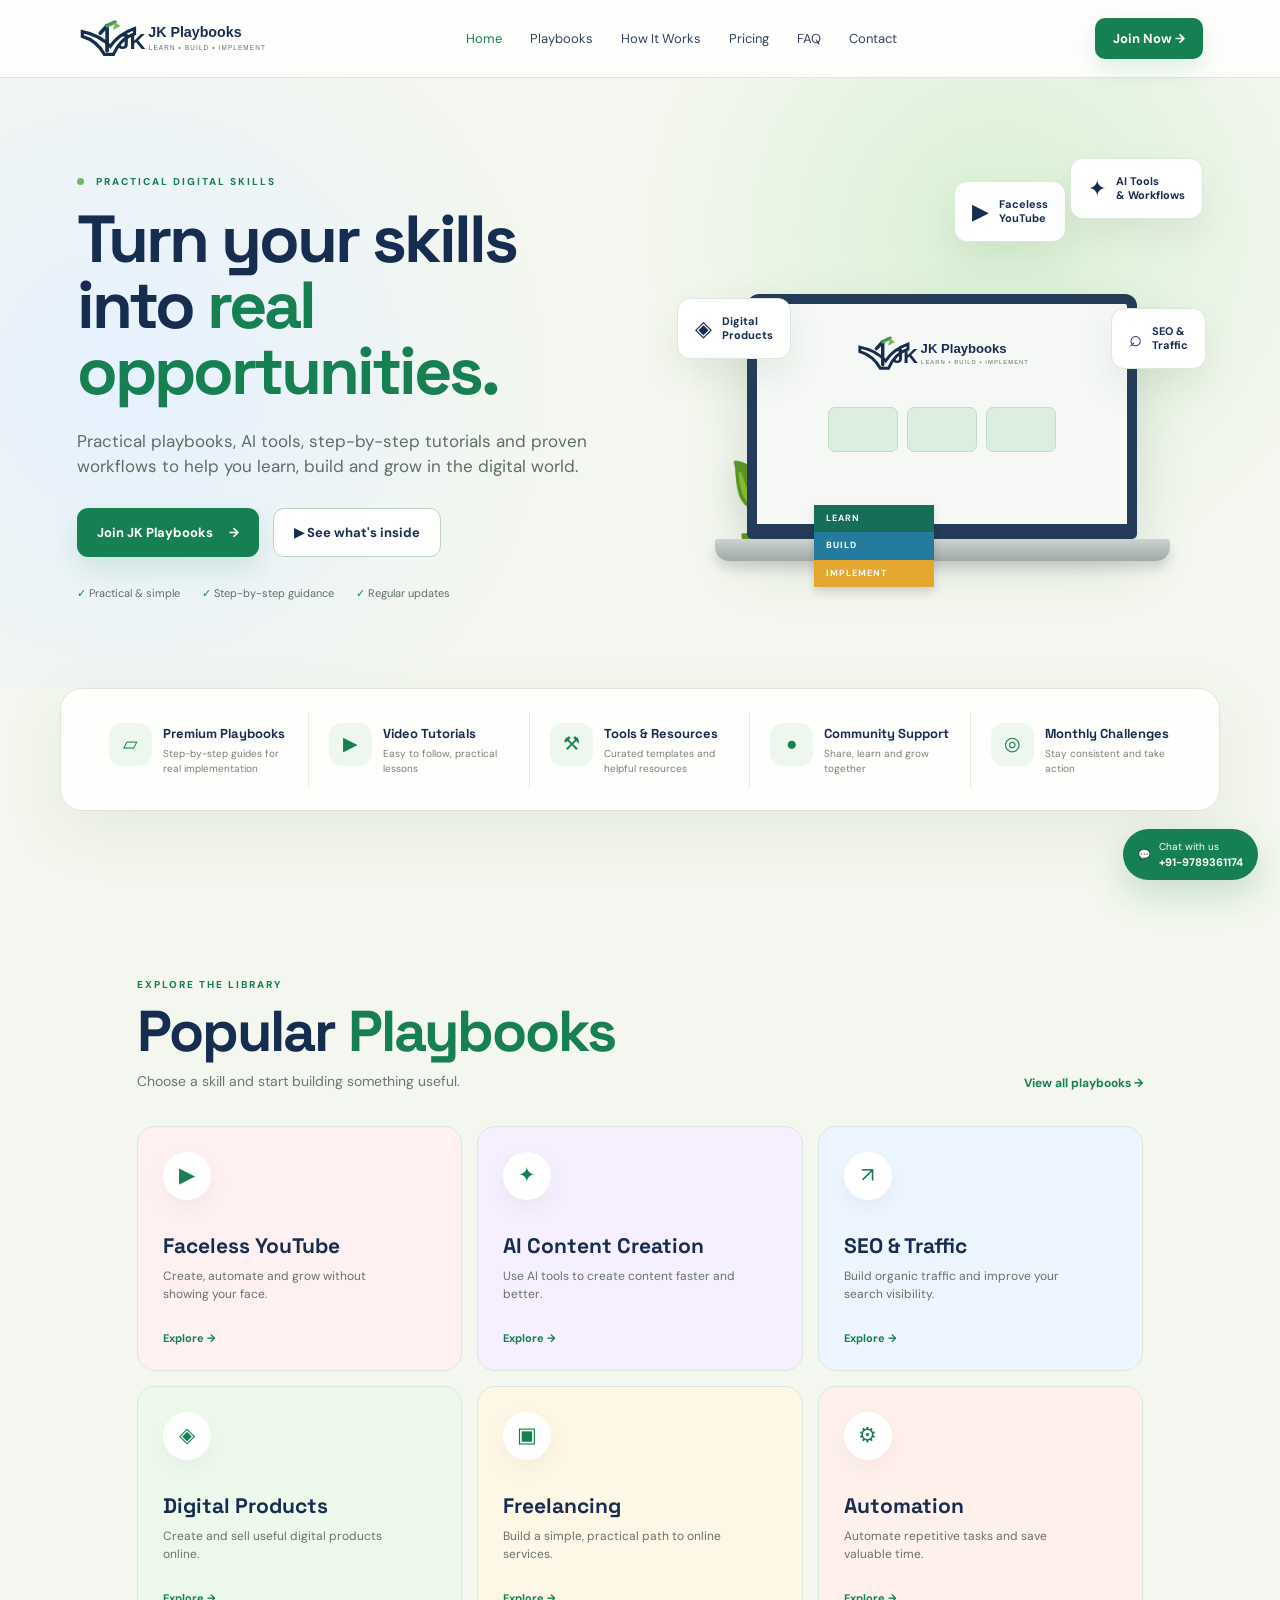
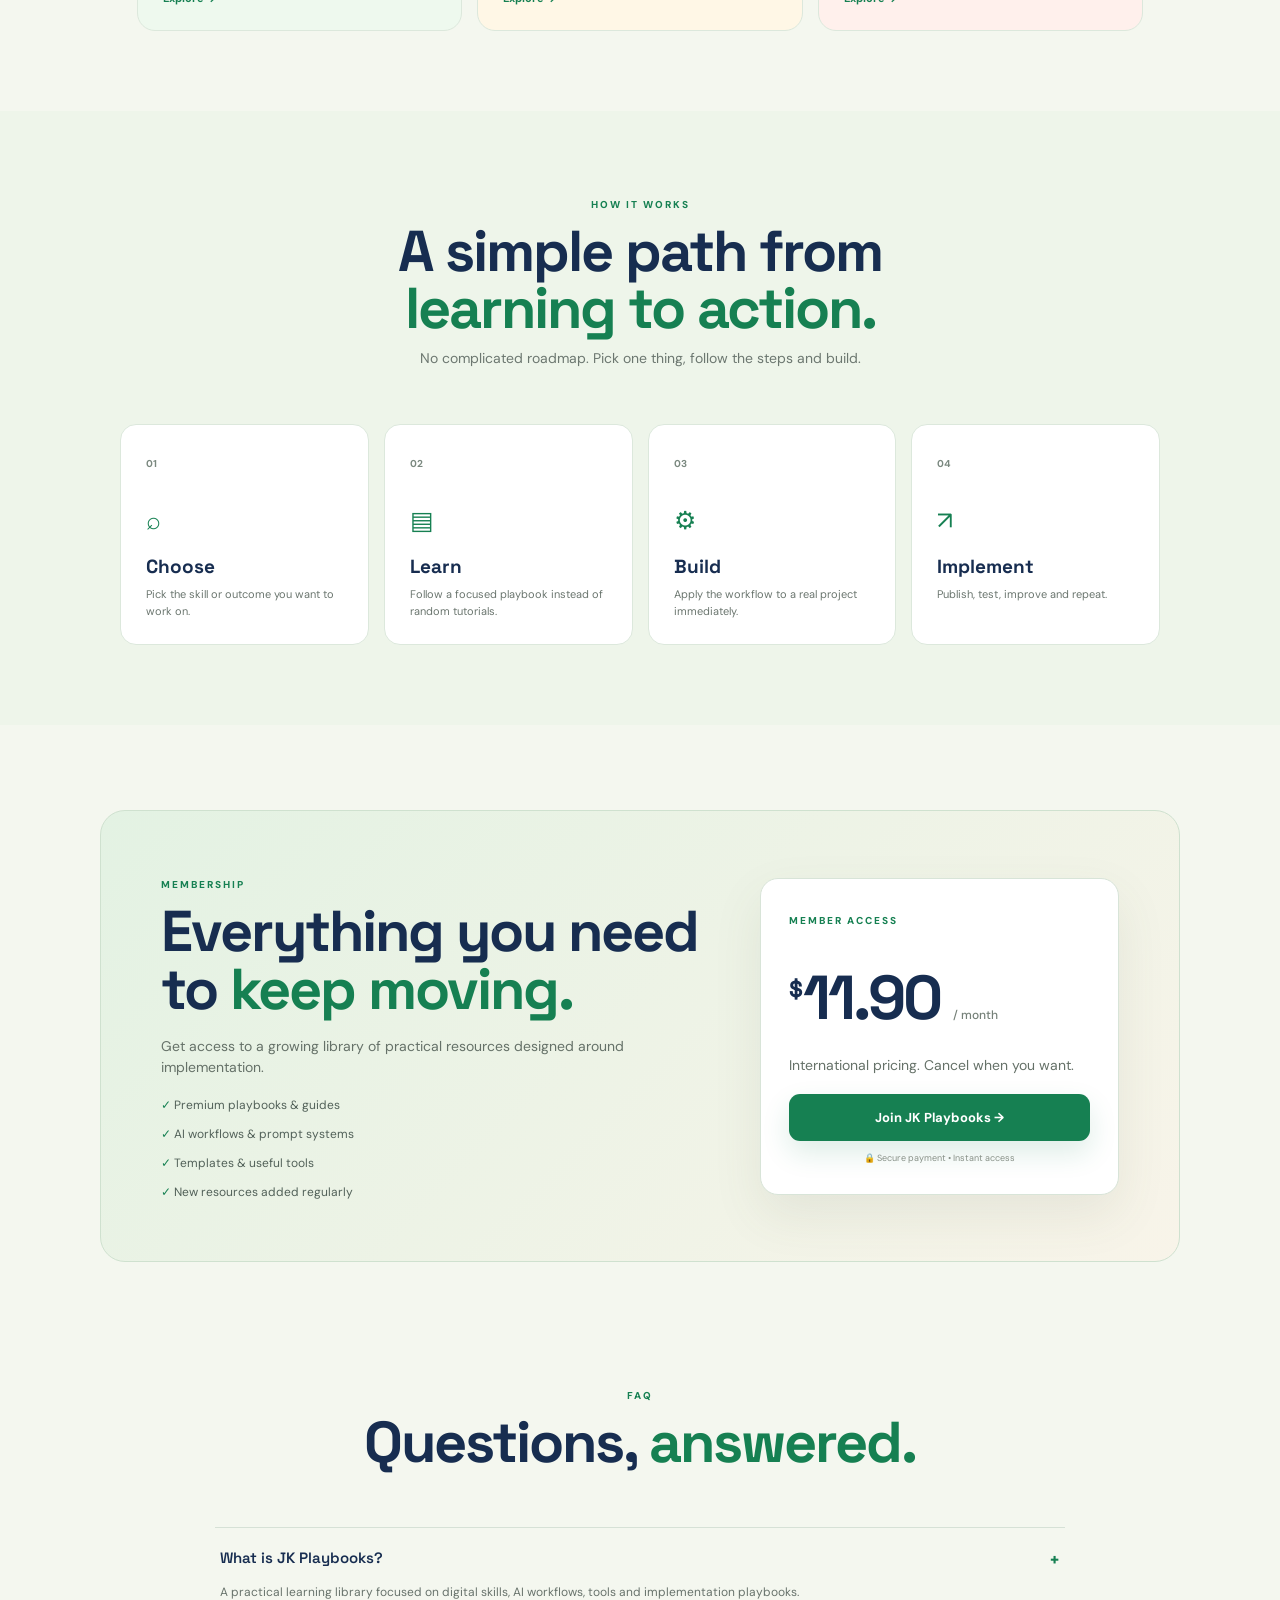
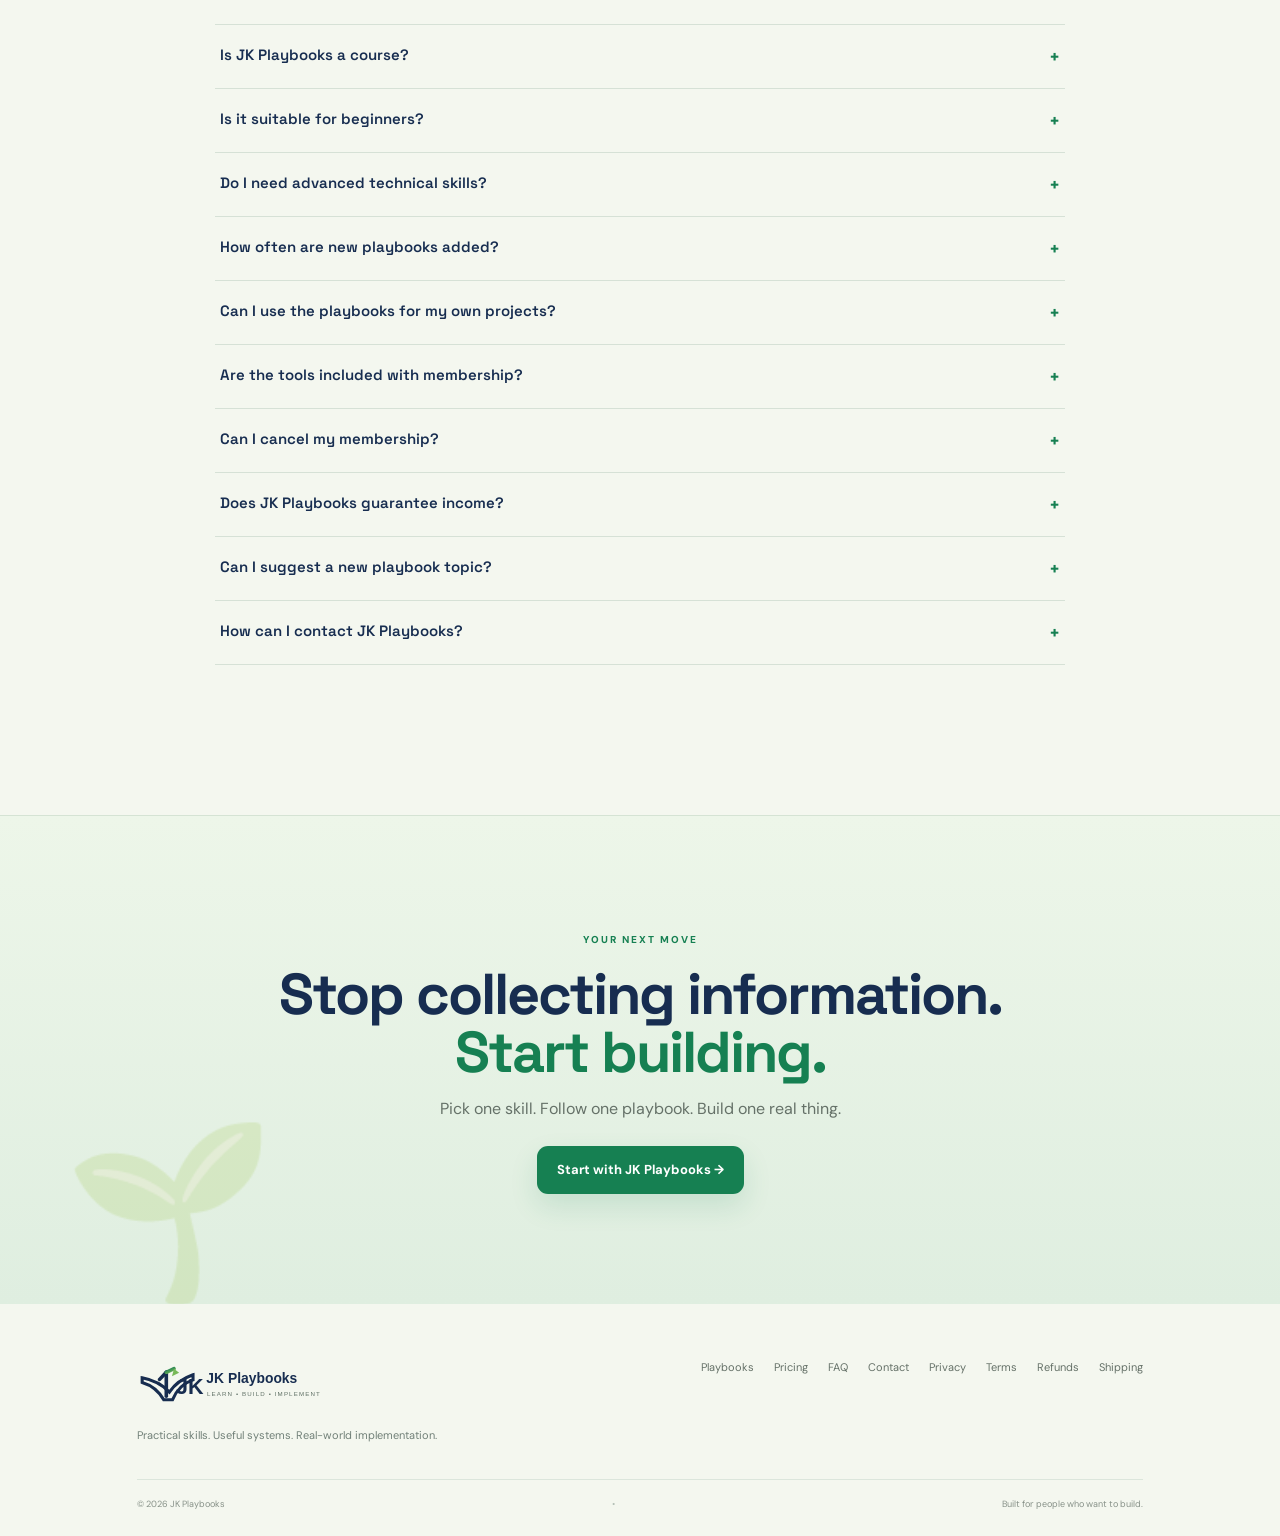
==== commit c17d3593: "Update pricing to $11.90/month (international)" ====
--- a/index.html
+++ b/index.html
@@ -64,7 +64,7 @@
 <section class="membership" id="membership">
   <div><small>MEMBERSHIP</small><h2>Everything you need to <span>keep moving.</span></h2><p>Get access to a growing library of practical resources designed around implementation.</p>
   <ul><li>✓ Premium playbooks & guides</li><li>✓ AI workflows & prompt systems</li><li>✓ Templates & useful tools</li><li>✓ New resources added regularly</li></ul></div>
-  <div class="price"><small>MEMBER ACCESS</small><h3><sup>₹</sup>99 <em>/ month</em></h3><p>Simple access. Cancel when you want.</p><a class="btn primary" href="#" onclick="alert('Connect this button to your Razorpay/payment URL.');return false;">Join JK Playbooks →</a><label>🔒 Secure payment • Instant access</label></div>
+  <div class="price"><small>MEMBER ACCESS</small><h3><sup>$</sup>11.90 <em>/ month</em></h3><p>International pricing. Cancel when you want.</p><a class="btn primary" href="#" onclick="alert('Connect this button to your Razorpay/payment URL.');return false;">Join JK Playbooks →</a><label>🔒 Secure payment • Instant access</label></div>
 </section>
 
 <section class="faq section" id="faq">
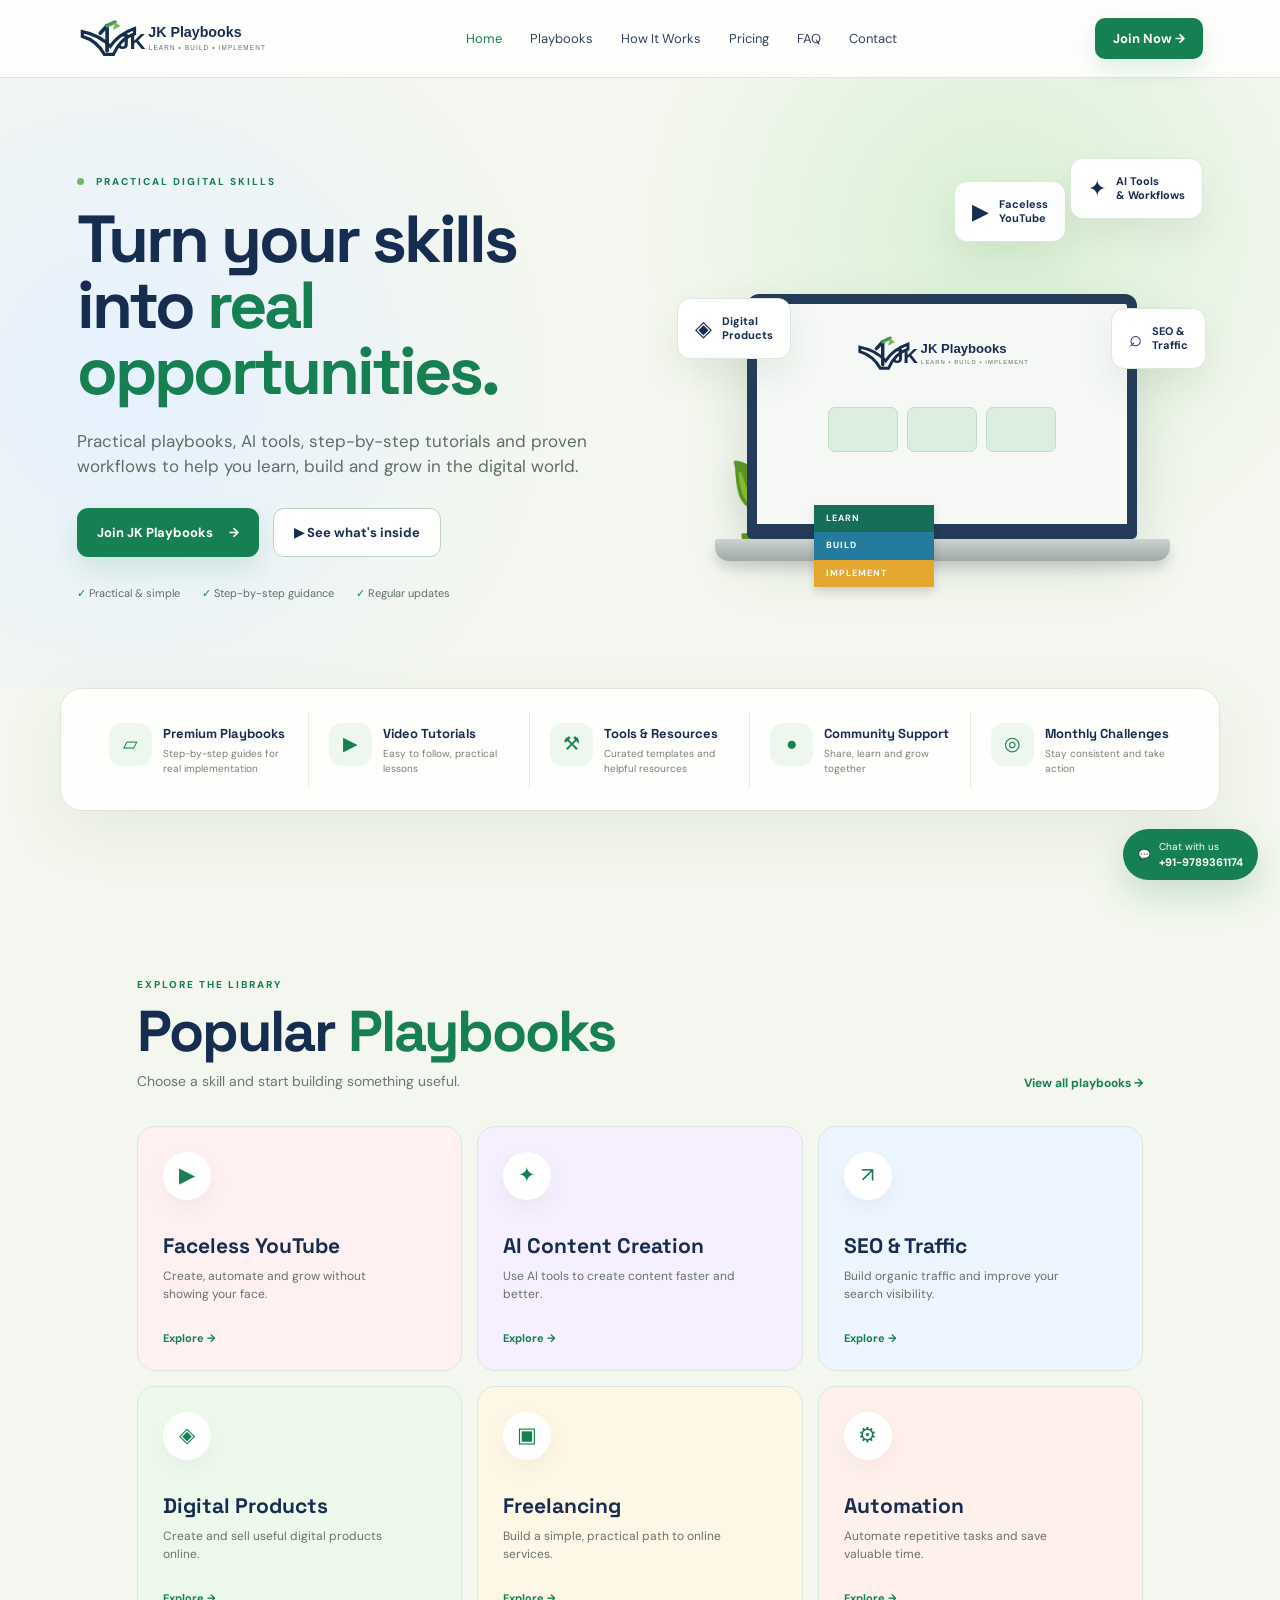
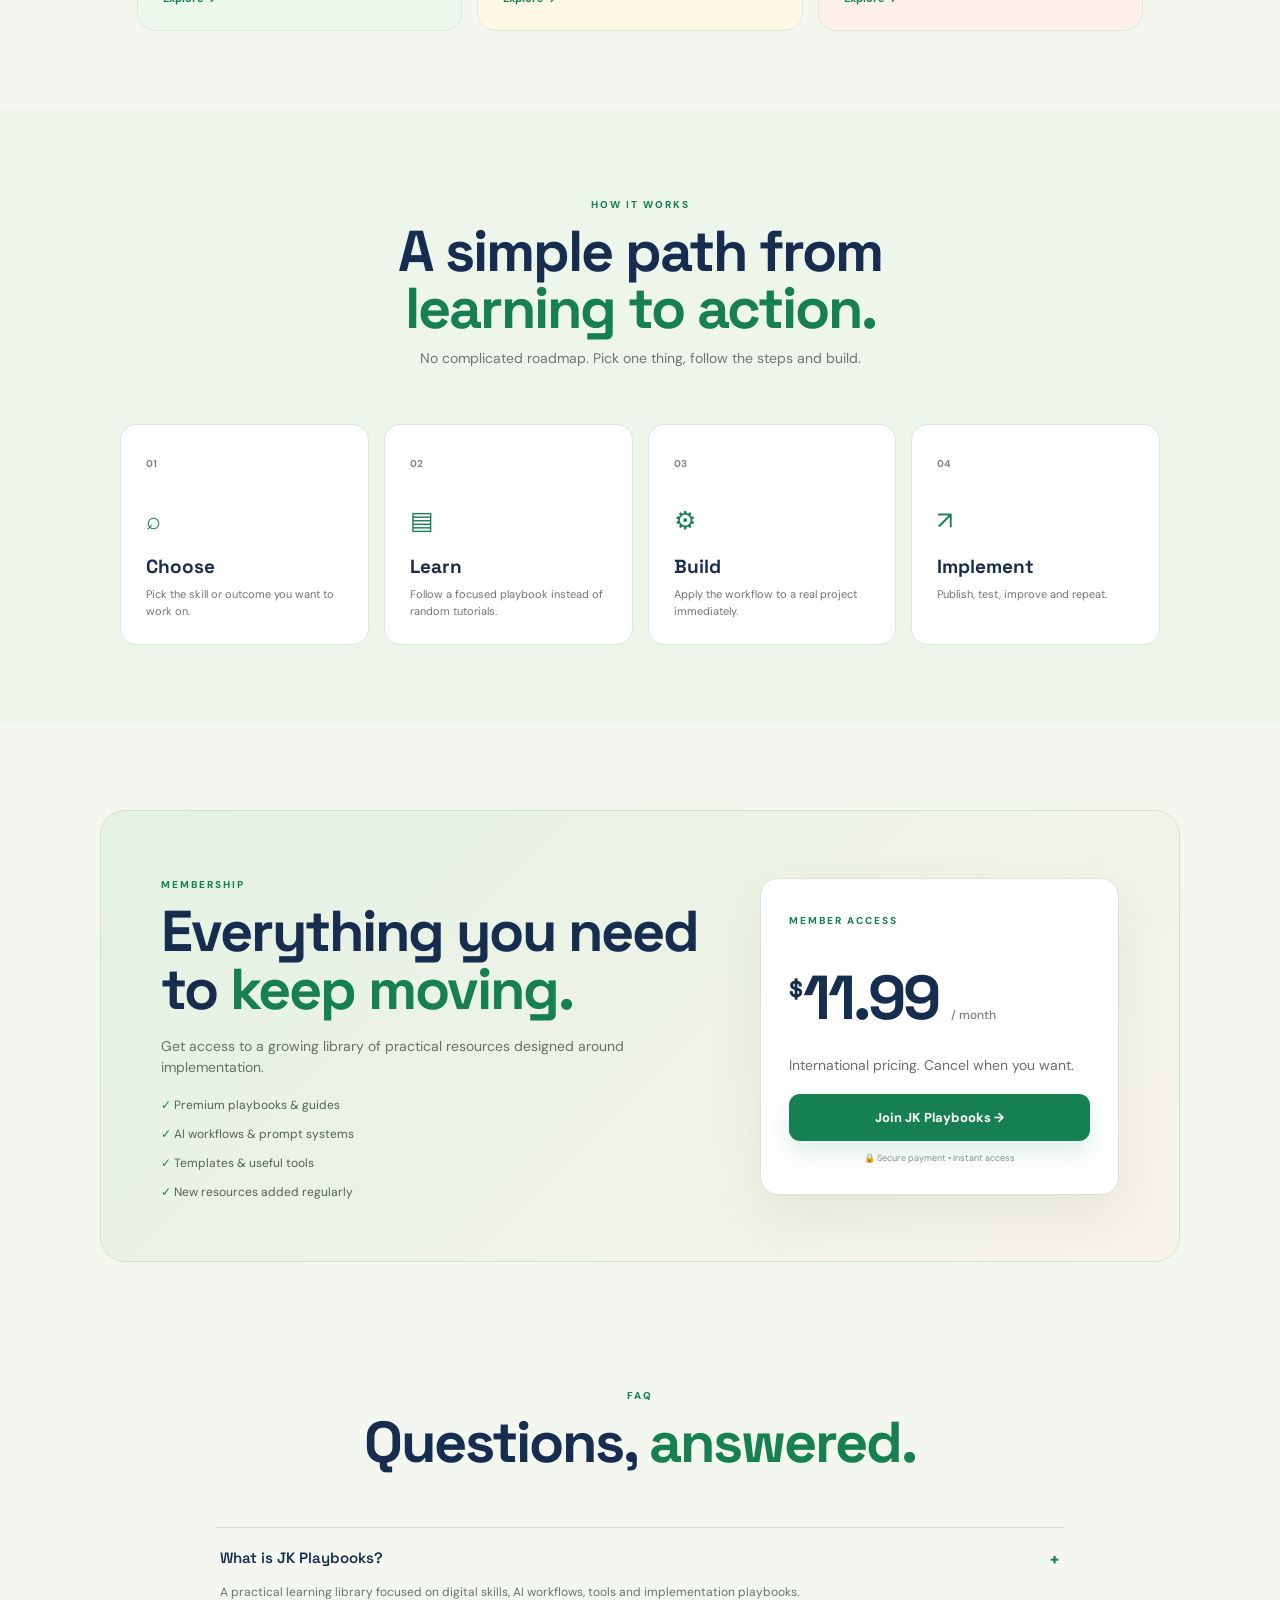
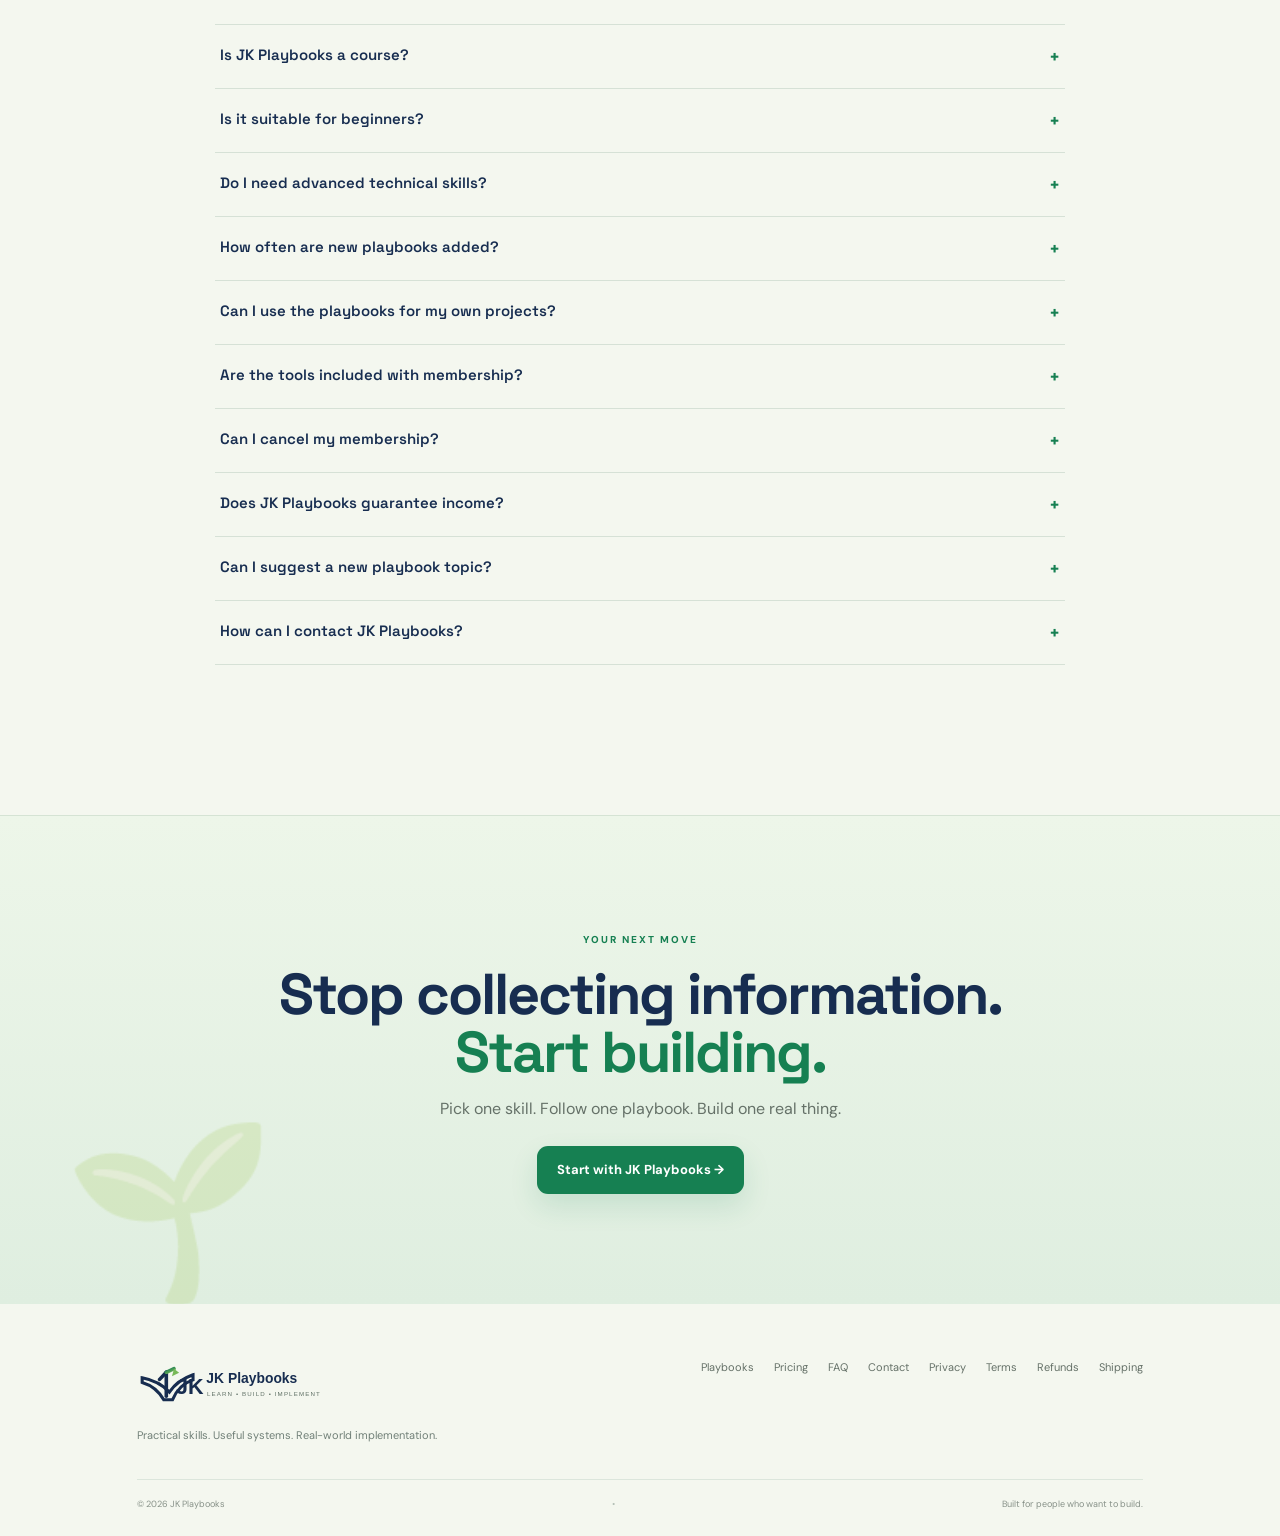
==== commit edfd2dfe: "Price $11.99/month" ====
--- a/index.html
+++ b/index.html
@@ -64,7 +64,7 @@
 <section class="membership" id="membership">
   <div><small>MEMBERSHIP</small><h2>Everything you need to <span>keep moving.</span></h2><p>Get access to a growing library of practical resources designed around implementation.</p>
   <ul><li>✓ Premium playbooks & guides</li><li>✓ AI workflows & prompt systems</li><li>✓ Templates & useful tools</li><li>✓ New resources added regularly</li></ul></div>
-  <div class="price"><small>MEMBER ACCESS</small><h3><sup>$</sup>11.90 <em>/ month</em></h3><p>International pricing. Cancel when you want.</p><a class="btn primary" href="#" onclick="alert('Connect this button to your Razorpay/payment URL.');return false;">Join JK Playbooks →</a><label>🔒 Secure payment • Instant access</label></div>
+  <div class="price"><small>MEMBER ACCESS</small><h3><sup>$</sup>11.99 <em>/ month</em></h3><p>International pricing. Cancel when you want.</p><a class="btn primary" href="#" onclick="alert('Connect this button to your Razorpay/payment URL.');return false;">Join JK Playbooks →</a><label>🔒 Secure payment • Instant access</label></div>
 </section>
 
 <section class="faq section" id="faq">
